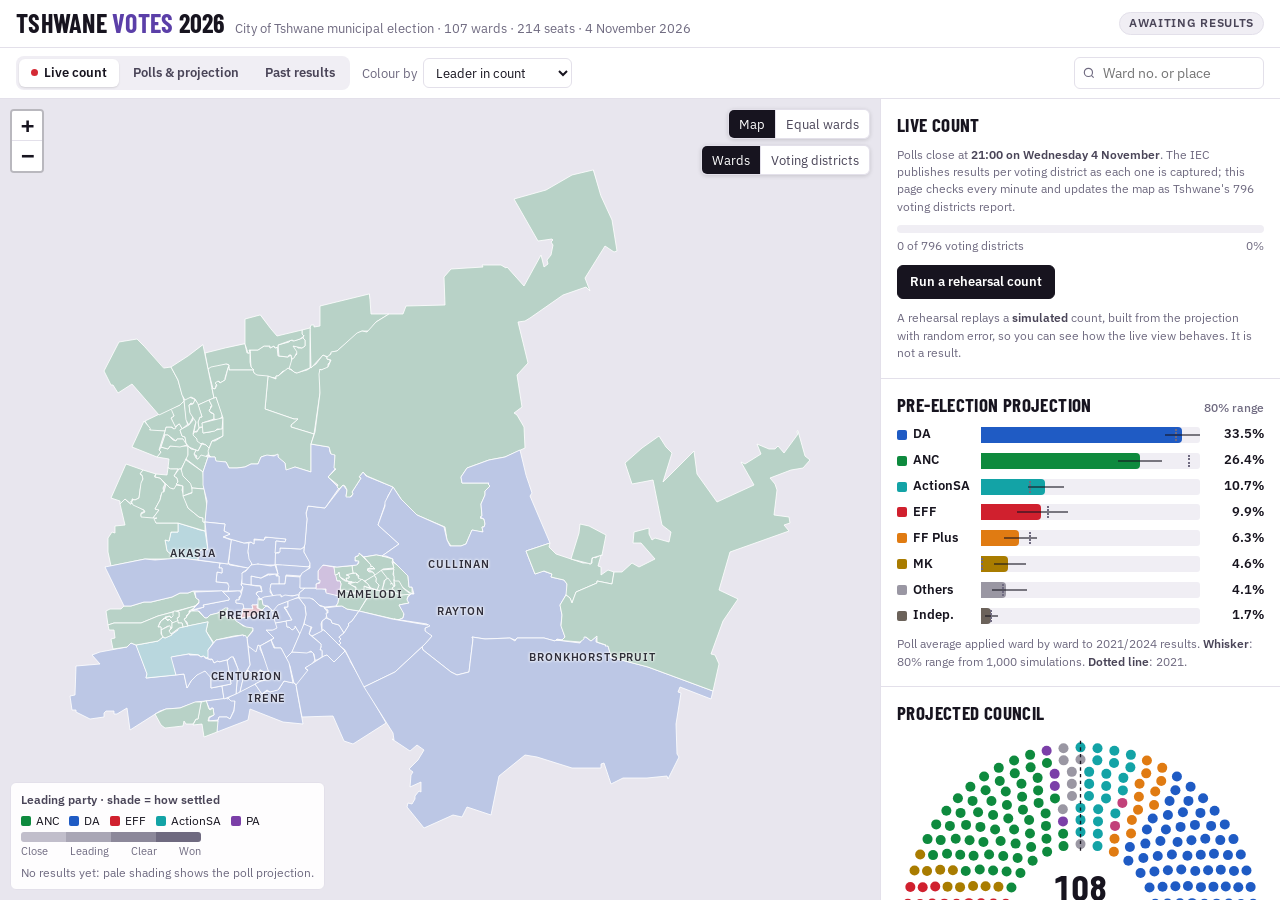
==== docs/index.html @ 3f5b0024 "Tshwane election map: site, projection model, nowcast, VD layer, rehearsal mode - docs/: Leaflet war" ====
<!doctype html>
<html lang="en">
<head>
<meta charset="utf-8">
<meta name="viewport" content="width=device-width, initial-scale=1, viewport-fit=cover">
<title>Tshwane Votes 2026</title>
<meta name="description" content="Ward-by-ward map of the City of Tshwane 2026 municipal election: past results, poll projections and the live IEC count.">
<link rel="preconnect" href="https://fonts.googleapis.com">
<link rel="preconnect" href="https://fonts.gstatic.com" crossorigin>
<link rel="stylesheet" href="https://fonts.googleapis.com/css2?family=Barlow+Condensed:wght@600;700&family=IBM+Plex+Sans:wght@400;500;600&display=swap">
<link rel="stylesheet" href="vendor/leaflet/leaflet.css">
<link rel="stylesheet" href="assets/style.css">
</head>
<body>
<!--APP-START-->
<div class="app" id="app">
  <header class="top">
    <div class="brand">
      <h1>Tshwane <b>Votes</b> 2026</h1>
      <span class="sub">City of Tshwane municipal election · 107 wards · 214 seats · 4 November 2026</span>
    </div>
    <div class="status" id="status" aria-live="polite"></div>
  </header>
  <nav class="bar2" aria-label="View controls">
    <div class="tabs" role="group" aria-label="Mode">
      <button id="tab-live" data-mode="live" aria-pressed="false"><span class="dot"></span>Live count</button>
      <button id="tab-projection" data-mode="projection" aria-pressed="false">Polls &amp; projection</button>
      <button id="tab-results" data-mode="results" aria-pressed="false">Past results</button>
    </div>
    <label class="ctrl" id="pastctrl" hidden><span class="lab">Election</span>
      <select id="past"></select>
    </label>
    <label class="ctrl"><span class="lab">Colour by</span>
      <select id="colorby"></select>
    </label>
    <label class="ctrl" id="partyctrl" hidden><span class="lab">Party</span>
      <select id="party"></select>
    </label>
    <span class="spacer"></span>
    <div class="search">
      <svg viewBox="0 0 24 24" aria-hidden="true"><circle cx="11" cy="11" r="7"></circle><path d="m20 20-4-4"></path></svg>
      <label for="q" class="sr">Find a ward or place</label>
      <input id="q" type="search" placeholder="Ward no. or place" autocomplete="off" role="combobox" aria-expanded="false" aria-controls="qres">
      <ul id="qres" role="listbox" hidden></ul>
    </div>
  </nav>
  <main class="main">
    <section class="mapwrap" aria-label="Ward map">
      <div id="map"></div>
      <div id="hex" hidden></div>
      <div class="maptools">
        <div class="seg" role="group" aria-label="Map type">
          <button id="v-geo" aria-pressed="true">Map</button>
          <button id="v-hex" aria-pressed="false">Equal wards</button>
        </div>
        <div class="seg" role="group" aria-label="Map detail" id="lvlctrl">
          <button id="l-w" aria-pressed="true">Wards</button>
          <button id="l-vd" aria-pressed="false">Voting districts</button>
        </div>
        <div class="seg" role="group" aria-label="Basemap" id="basectrl">
          <button id="b-on" aria-pressed="true">Streets</button>
          <button id="b-off" aria-pressed="false">Plain</button>
        </div>
      </div>
      <div class="banner" id="banner" hidden></div>
      <div class="legend" id="legend"></div>
      <div class="timeline" id="timeline" hidden>
        <button class="iconbtn" id="tl-play" aria-label="Replay the count">▶</button>
        <input type="range" id="tl" min="0" max="0" value="0" aria-label="Count timeline">
        <div class="lbl"><span id="tl-l"></span><span id="tl-r"></span></div>
      </div>
    </section>
    <aside class="rail" id="rail" aria-label="Results"></aside>
  </main>
</div>
<!--APP-END-->
<script src="vendor/leaflet/leaflet.js"></script>
<script src="assets/app.js"></script>
</body>
</html>
---- docs/vendor/leaflet/leaflet.css ----
/* required styles */

.leaflet-pane,
.leaflet-tile,
.leaflet-marker-icon,
.leaflet-marker-shadow,
.leaflet-tile-container,
.leaflet-pane > svg,
.leaflet-pane > canvas,
.leaflet-zoom-box,
.leaflet-image-layer,
.leaflet-layer {
	position: absolute;
	left: 0;
	top: 0;
	}
.leaflet-container {
	overflow: hidden;
	}
.leaflet-tile,
.leaflet-marker-icon,
.leaflet-marker-shadow {
	-webkit-user-select: none;
	   -moz-user-select: none;
	        user-select: none;
	  -webkit-user-drag: none;
	}
/* Prevents IE11 from highlighting tiles in blue */
.leaflet-tile::selection {
	background: transparent;
}
/* Safari renders non-retina tile on retina better with this, but Chrome is worse */
.leaflet-safari .leaflet-tile {
	image-rendering: -webkit-optimize-contrast;
	}
/* hack that prevents hw layers "stretching" when loading new tiles */
.leaflet-safari .leaflet-tile-container {
	width: 1600px;
	height: 1600px;
	-webkit-transform-origin: 0 0;
	}
.leaflet-marker-icon,
.leaflet-marker-shadow {
	display: block;
	}
/* .leaflet-container svg: reset svg max-width decleration shipped in Joomla! (joomla.org) 3.x */
/* .leaflet-container img: map is broken in FF if you have max-width: 100% on tiles */
.leaflet-container .leaflet-overlay-pane svg {
	max-width: none !important;
	max-height: none !important;
	}
.leaflet-container .leaflet-marker-pane img,
.leaflet-container .leaflet-shadow-pane img,
.leaflet-container .leaflet-tile-pane img,
.leaflet-container img.leaflet-image-layer,
.leaflet-container .leaflet-tile {
	max-width: none !important;
	max-height: none !important;
	width: auto;
	padding: 0;
	}

.leaflet-container img.leaflet-tile {
	/* See: https://bugs.chromium.org/p/chromium/issues/detail?id=600120 */
	mix-blend-mode: plus-lighter;
}

.leaflet-container.leaflet-touch-zoom {
	-ms-touch-action: pan-x pan-y;
	touch-action: pan-x pan-y;
	}
.leaflet-container.leaflet-touch-drag {
	-ms-touch-action: pinch-zoom;
	/* Fallback for FF which doesn't support pinch-zoom */
	touch-action: none;
	touch-action: pinch-zoom;
}
.leaflet-container.leaflet-touch-drag.leaflet-touch-zoom {
	-ms-touch-action: none;
	touch-action: none;
}
.leaflet-container {
	-webkit-tap-highlight-color: transparent;
}
.leaflet-container a {
	-webkit-tap-highlight-color: rgba(51, 181, 229, 0.4);
}
.leaflet-tile {
	filter: inherit;
	visibility: hidden;
	}
.leaflet-tile-loaded {
	visibility: inherit;
	}
.leaflet-zoom-box {
	width: 0;
	height: 0;
	-moz-box-sizing: border-box;
	     box-sizing: border-box;
	z-index: 800;
	}
/* workaround for https://bugzilla.mozilla.org/show_bug.cgi?id=888319 */
.leaflet-overlay-pane svg {
	-moz-user-select: none;
	}

.leaflet-pane         { z-index: 400; }

.leaflet-tile-pane    { z-index: 200; }
.leaflet-overlay-pane { z-index: 400; }
.leaflet-shadow-pane  { z-index: 500; }
.leaflet-marker-pane  { z-index: 600; }
.leaflet-tooltip-pane   { z-index: 650; }
.leaflet-popup-pane   { z-index: 700; }

.leaflet-map-pane canvas { z-index: 100; }
.leaflet-map-pane svg    { z-index: 200; }

.leaflet-vml-shape {
	width: 1px;
	height: 1px;
	}
.lvml {
	behavior: url(#default#VML);
	display: inline-block;
	position: absolute;
	}


/* control positioning */

.leaflet-control {
	position: relative;
	z-index: 800;
	pointer-events: visiblePainted; /* IE 9-10 doesn't have auto */
	pointer-events: auto;
	}
.leaflet-top,
.leaflet-bottom {
	position: absolute;
	z-index: 1000;
	pointer-events: none;
	}
.leaflet-top {
	top: 0;
	}
.leaflet-right {
	right: 0;
	}
.leaflet-bottom {
	bottom: 0;
	}
.leaflet-left {
	left: 0;
	}
.leaflet-control {
	float: left;
	clear: both;
	}
.leaflet-right .leaflet-control {
	float: right;
	}
.leaflet-top .leaflet-control {
	margin-top: 10px;
	}
.leaflet-bottom .leaflet-control {
	margin-bottom: 10px;
	}
.leaflet-left .leaflet-control {
	margin-left: 10px;
	}
.leaflet-right .leaflet-control {
	margin-right: 10px;
	}


/* zoom and fade animations */

.leaflet-fade-anim .leaflet-popup {
	opacity: 0;
	-webkit-transition: opacity 0.2s linear;
	   -moz-transition: opacity 0.2s linear;
	        transition: opacity 0.2s linear;
	}
.leaflet-fade-anim .leaflet-map-pane .leaflet-popup {
	opacity: 1;
	}
.leaflet-zoom-animated {
	-webkit-transform-origin: 0 0;
	    -ms-transform-origin: 0 0;
	        transform-origin: 0 0;
	}
svg.leaflet-zoom-animated {
	will-change: transform;
}

.leaflet-zoom-anim .leaflet-zoom-animated {
	-webkit-transition: -webkit-transform 0.25s cubic-bezier(0,0,0.25,1);
	   -moz-transition:    -moz-transform 0.25s cubic-bezier(0,0,0.25,1);
	        transition:         transform 0.25s cubic-bezier(0,0,0.25,1);
	}
.leaflet-zoom-anim .leaflet-tile,
.leaflet-pan-anim .leaflet-tile {
	-webkit-transition: none;
	   -moz-transition: none;
	        transition: none;
	}

.leaflet-zoom-anim .leaflet-zoom-hide {
	visibility: hidden;
	}


/* cursors */

.leaflet-interactive {
	cursor: pointer;
	}
.leaflet-grab {
	cursor: -webkit-grab;
	cursor:    -moz-grab;
	cursor:         grab;
	}
.leaflet-crosshair,
.leaflet-crosshair .leaflet-interactive {
	cursor: crosshair;
	}
.leaflet-popup-pane,
.leaflet-control {
	cursor: auto;
	}
.leaflet-dragging .leaflet-grab,
.leaflet-dragging .leaflet-grab .leaflet-interactive,
.leaflet-dragging .leaflet-marker-draggable {
	cursor: move;
	cursor: -webkit-grabbing;
	cursor:    -moz-grabbing;
	cursor:         grabbing;
	}

/* marker & overlays interactivity */
.leaflet-marker-icon,
.leaflet-marker-shadow,
.leaflet-image-layer,
.leaflet-pane > svg path,
.leaflet-tile-container {
	pointer-events: none;
	}

.leaflet-marker-icon.leaflet-interactive,
.leaflet-image-layer.leaflet-interactive,
.leaflet-pane > svg path.leaflet-interactive,
svg.leaflet-image-layer.leaflet-interactive path {
	pointer-events: visiblePainted; /* IE 9-10 doesn't have auto */
	pointer-events: auto;
	}

/* visual tweaks */

.leaflet-container {
	background: #ddd;
	outline-offset: 1px;
	}
.leaflet-container a {
	color: #0078A8;
	}
.leaflet-zoom-box {
	border: 2px dotted #38f;
	background: rgba(255,255,255,0.5);
	}


/* general typography */
.leaflet-container {
	font-family: "Helvetica Neue", Arial, Helvetica, sans-serif;
	font-size: 12px;
	font-size: 0.75rem;
	line-height: 1.5;
	}


/* general toolbar styles */

.leaflet-bar {
	box-shadow: 0 1px 5px rgba(0,0,0,0.65);
	border-radius: 4px;
	}
.leaflet-bar a {
	background-color: #fff;
	border-bottom: 1px solid #ccc;
	width: 26px;
	height: 26px;
	line-height: 26px;
	display: block;
	text-align: center;
	text-decoration: none;
	color: black;
	}
.leaflet-bar a,
.leaflet-control-layers-toggle {
	background-position: 50% 50%;
	background-repeat: no-repeat;
	display: block;
	}
.leaflet-bar a:hover,
.leaflet-bar a:focus {
	background-color: #f4f4f4;
	}
.leaflet-bar a:first-child {
	border-top-left-radius: 4px;
	border-top-right-radius: 4px;
	}
.leaflet-bar a:last-child {
	border-bottom-left-radius: 4px;
	border-bottom-right-radius: 4px;
	border-bottom: none;
	}
.leaflet-bar a.leaflet-disabled {
	cursor: default;
	background-color: #f4f4f4;
	color: #bbb;
	}

.leaflet-touch .leaflet-bar a {
	width: 30px;
	height: 30px;
	line-height: 30px;
	}
.leaflet-touch .leaflet-bar a:first-child {
	border-top-left-radius: 2px;
	border-top-right-radius: 2px;
	}
.leaflet-touch .leaflet-bar a:last-child {
	border-bottom-left-radius: 2px;
	border-bottom-right-radius: 2px;
	}

/* zoom control */

.leaflet-control-zoom-in,
.leaflet-control-zoom-out {
	font: bold 18px 'Lucida Console', Monaco, monospace;
	text-indent: 1px;
	}

.leaflet-touch .leaflet-control-zoom-in, .leaflet-touch .leaflet-control-zoom-out  {
	font-size: 22px;
	}


/* layers control */

.leaflet-control-layers {
	box-shadow: 0 1px 5px rgba(0,0,0,0.4);
	background: #fff;
	border-radius: 5px;
	}
.leaflet-control-layers-toggle {
	background-image: url(images/layers.png);
	width: 36px;
	height: 36px;
	}
.leaflet-retina .leaflet-control-layers-toggle {
	background-image: url(images/layers-2x.png);
	background-size: 26px 26px;
	}
.leaflet-touch .leaflet-control-layers-toggle {
	width: 44px;
	height: 44px;
	}
.leaflet-control-layers .leaflet-control-layers-list,
.leaflet-control-layers-expanded .leaflet-control-layers-toggle {
	display: none;
	}
.leaflet-control-layers-expanded .leaflet-control-layers-list {
	display: block;
	position: relative;
	}
.leaflet-control-layers-expanded {
	padding: 6px 10px 6px 6px;
	color: #333;
	background: #fff;
	}
.leaflet-control-layers-scrollbar {
	overflow-y: scroll;
	overflow-x: hidden;
	padding-right: 5px;
	}
.leaflet-control-layers-selector {
	margin-top: 2px;
	position: relative;
	top: 1px;
	}
.leaflet-control-layers label {
	display: block;
	font-size: 13px;
	font-size: 1.08333em;
	}
.leaflet-control-layers-separator {
	height: 0;
	border-top: 1px solid #ddd;
	margin: 5px -10px 5px -6px;
	}

/* Default icon URLs */
.leaflet-default-icon-path { /* used only in path-guessing heuristic, see L.Icon.Default */
	background-image: url(images/marker-icon.png);
	}


/* attribution and scale controls */

.leaflet-container .leaflet-control-attribution {
	background: #fff;
	background: rgba(255, 255, 255, 0.8);
	margin: 0;
	}
.leaflet-control-attribution,
.leaflet-control-scale-line {
	padding: 0 5px;
	color: #333;
	line-height: 1.4;
	}
.leaflet-control-attribution a {
	text-decoration: none;
	}
.leaflet-control-attribution a:hover,
.leaflet-control-attribution a:focus {
	text-decoration: underline;
	}
.leaflet-attribution-flag {
	display: inline !important;
	vertical-align: baseline !important;
	width: 1em;
	height: 0.6669em;
	}
.leaflet-left .leaflet-control-scale {
	margin-left: 5px;
	}
.leaflet-bottom .leaflet-control-scale {
	margin-bottom: 5px;
	}
.leaflet-control-scale-line {
	border: 2px solid #777;
	border-top: none;
	line-height: 1.1;
	padding: 2px 5px 1px;
	white-space: nowrap;
	-moz-box-sizing: border-box;
	     box-sizing: border-box;
	background: rgba(255, 255, 255, 0.8);
	text-shadow: 1px 1px #fff;
	}
.leaflet-control-scale-line:not(:first-child) {
	border-top: 2px solid #777;
	border-bottom: none;
	margin-top: -2px;
	}
.leaflet-control-scale-line:not(:first-child):not(:last-child) {
	border-bottom: 2px solid #777;
	}

.leaflet-touch .leaflet-control-attribution,
.leaflet-touch .leaflet-control-layers,
.leaflet-touch .leaflet-bar {
	box-shadow: none;
	}
.leaflet-touch .leaflet-control-layers,
.leaflet-touch .leaflet-bar {
	border: 2px solid rgba(0,0,0,0.2);
	background-clip: padding-box;
	}


/* popup */

.leaflet-popup {
	position: absolute;
	text-align: center;
	margin-bottom: 20px;
	}
.leaflet-popup-content-wrapper {
	padding: 1px;
	text-align: left;
	border-radius: 12px;
	}
.leaflet-popup-content {
	margin: 13px 24px 13px 20px;
	line-height: 1.3;
	font-size: 13px;
	font-size: 1.08333em;
	min-height: 1px;
	}
.leaflet-popup-content p {
	margin: 17px 0;
	margin: 1.3em 0;
	}
.leaflet-popup-tip-container {
	width: 40px;
	height: 20px;
	position: absolute;
	left: 50%;
	margin-top: -1px;
	margin-left: -20px;
	overflow: hidden;
	pointer-events: none;
	}
.leaflet-popup-tip {
	width: 17px;
	height: 17px;
	padding: 1px;

	margin: -10px auto 0;
	pointer-events: auto;

	-webkit-transform: rotate(45deg);
	   -moz-transform: rotate(45deg);
	    -ms-transform: rotate(45deg);
	        transform: rotate(45deg);
	}
.leaflet-popup-content-wrapper,
.leaflet-popup-tip {
	background: white;
	color: #333;
	box-shadow: 0 3px 14px rgba(0,0,0,0.4);
	}
.leaflet-container a.leaflet-popup-close-button {
	position: absolute;
	top: 0;
	right: 0;
	border: none;
	text-align: center;
	width: 24px;
	height: 24px;
	font: 16px/24px Tahoma, Verdana, sans-serif;
	color: #757575;
	text-decoration: none;
	background: transparent;
	}
.leaflet-container a.leaflet-popup-close-button:hover,
.leaflet-container a.leaflet-popup-close-button:focus {
	color: #585858;
	}
.leaflet-popup-scrolled {
	overflow: auto;
	}

.leaflet-oldie .leaflet-popup-content-wrapper {
	-ms-zoom: 1;
	}
.leaflet-oldie .leaflet-popup-tip {
	width: 24px;
	margin: 0 auto;

	-ms-filter: "progid:DXImageTransform.Microsoft.Matrix(M11=0.70710678, M12=0.70710678, M21=-0.70710678, M22=0.70710678)";
	filter: progid:DXImageTransform.Microsoft.Matrix(M11=0.70710678, M12=0.70710678, M21=-0.70710678, M22=0.70710678);
	}

.leaflet-oldie .leaflet-control-zoom,
.leaflet-oldie .leaflet-control-layers,
.leaflet-oldie .leaflet-popup-content-wrapper,
.leaflet-oldie .leaflet-popup-tip {
	border: 1px solid #999;
	}


/* div icon */

.leaflet-div-icon {
	background: #fff;
	border: 1px solid #666;
	}


/* Tooltip */
/* Base styles for the element that has a tooltip */
.leaflet-tooltip {
	position: absolute;
	padding: 6px;
	background-color: #fff;
	border: 1px solid #fff;
	border-radius: 3px;
	color: #222;
	white-space: nowrap;
	-webkit-user-select: none;
	-moz-user-select: none;
	-ms-user-select: none;
	user-select: none;
	pointer-events: none;
	box-shadow: 0 1px 3px rgba(0,0,0,0.4);
	}
.leaflet-tooltip.leaflet-interactive {
	cursor: pointer;
	pointer-events: auto;
	}
.leaflet-tooltip-top:before,
.leaflet-tooltip-bottom:before,
.leaflet-tooltip-left:before,
.leaflet-tooltip-right:before {
	position: absolute;
	pointer-events: none;
	border: 6px solid transparent;
	background: transparent;
	content: "";
	}

/* Directions */

.leaflet-tooltip-bottom {
	margin-top: 6px;
}
.leaflet-tooltip-top {
	margin-top: -6px;
}
.leaflet-tooltip-bottom:before,
.leaflet-tooltip-top:before {
	left: 50%;
	margin-left: -6px;
	}
.leaflet-tooltip-top:before {
	bottom: 0;
	margin-bottom: -12px;
	border-top-color: #fff;
	}
.leaflet-tooltip-bottom:before {
	top: 0;
	margin-top: -12px;
	margin-left: -6px;
	border-bottom-color: #fff;
	}
.leaflet-tooltip-left {
	margin-left: -6px;
}
.leaflet-tooltip-right {
	margin-left: 6px;
}
.leaflet-tooltip-left:before,
.leaflet-tooltip-right:before {
	top: 50%;
	margin-top: -6px;
	}
.leaflet-tooltip-left:before {
	right: 0;
	margin-right: -12px;
	border-left-color: #fff;
	}
.leaflet-tooltip-right:before {
	left: 0;
	margin-left: -12px;
	border-right-color: #fff;
	}

/* Printing */

@media print {
	/* Prevent printers from removing background-images of controls. */
	.leaflet-control {
		-webkit-print-color-adjust: exact;
		print-color-adjust: exact;
		}
	}
---- docs/assets/style.css ----
/* Layout: results desk. Header bar with mode tabs; map fills the left, a results rail on the right
   (stacks under the map on phones). Neutrals carry a faint jacaranda tint (Pretoria, November). */
:root {
  --bg: #f6f5f8;
  --surface: #ffffff;
  --surface-2: #f0eef4;
  --ink: #17141f;
  --ink-2: #4a4558;
  --ink-3: #6f6a80;
  --line: #e3e0ea;
  --accent: #5b3fa8;
  --accent-soft: #ece6f8;
  --live: #d42a35;
  --good: #0c8a0c;
  --map-bg: #e8e6ee;
  --ward-edge: #ffffff;
  --div-neg: #c8442c;
  --div-mid: #ecebe7;
  --div-pos: #2a6fc9;

  --p-ANC: #0e8a3e; --p-DA: #1f5bc4; --p-EFF: #d0202e; --p-ASA: #13a3a6; --p-FFP: #e07b12;
  --p-PA: #7b3fa8; --p-MK: #a97c00; --p-ACDP: #c2417a; --p-IND: #6b625a; --p-OTH: #9a97a3;

  --f-display: "Barlow Condensed", "Arial Narrow", "Roboto Condensed", sans-serif;
  --f-body: "IBM Plex Sans", system-ui, -apple-system, "Segoe UI", sans-serif;
  --radius: 6px;
  --rail: 400px;
  --head: 58px;
}
@media (prefers-color-scheme: dark) {
  :root:not([data-theme="light"]) {
    --bg: #110f16; --surface: #19161f; --surface-2: #221e2b; --ink: #f1eff6; --ink-2: #c4c0d1;
    --ink-3: #938ea4; --line: #2f2a3b; --accent: #a88cf5; --accent-soft: #2a2240; --live: #ff5a63;
    --good: #3cc23c; --map-bg: #15121b; --ward-edge: #110f16;
    --div-neg: #e0664b; --div-mid: #383835; --div-pos: #4a8ae6;
    --p-ANC: #1fa052; --p-DA: #4a80e0; --p-EFF: #e5484d; --p-ASA: #13a3a6; --p-FFP: #c8741c;
    --p-PA: #9b6bd0; --p-MK: #b48a10; --p-ACDP: #d35c8f; --p-IND: #8f857c; --p-OTH: #7d7a86;
    color-scheme: dark;
  }
}
:root[data-theme="dark"] {
  --bg: #110f16; --surface: #19161f; --surface-2: #221e2b; --ink: #f1eff6; --ink-2: #c4c0d1;
  --ink-3: #938ea4; --line: #2f2a3b; --accent: #a88cf5; --accent-soft: #2a2240; --live: #ff5a63;
  --good: #3cc23c; --map-bg: #15121b; --ward-edge: #110f16;
  --div-neg: #e0664b; --div-mid: #383835; --div-pos: #4a8ae6;
  --p-ANC: #1fa052; --p-DA: #4a80e0; --p-EFF: #e5484d; --p-ASA: #13a3a6; --p-FFP: #c8741c;
  --p-PA: #9b6bd0; --p-MK: #b48a10; --p-ACDP: #d35c8f; --p-IND: #8f857c; --p-OTH: #7d7a86;
  color-scheme: dark;
}

* { box-sizing: border-box; }
[hidden] { display: none !important; }
html, body { height: 100%; }
body {
  margin: 0; background: var(--bg); color: var(--ink);
  font: 14px/1.45 var(--f-body); font-variant-numeric: tabular-nums;
  -webkit-font-smoothing: antialiased;
}
button, input, select { font: inherit; color: inherit; }
button { cursor: pointer; }
:focus-visible { outline: 2px solid var(--accent); outline-offset: 2px; }
a { color: var(--accent); }
.num { font-variant-numeric: tabular-nums; }
.muted { color: var(--ink-3); }
.sr { position: absolute; width: 1px; height: 1px; overflow: hidden; clip: rect(0 0 0 0); white-space: nowrap; }

/* ---------- app frame ---------- */
.app { display: grid; grid-template-rows: auto auto 1fr; height: 100%; }
.top {
  display: flex; align-items: center; gap: 16px; flex-wrap: wrap;
  padding-block: 10px; padding-left: max(16px, env(safe-area-inset-left, 0px));
  padding-right: max(16px, env(safe-area-inset-right, 0px));
  background: var(--surface); border-bottom: 1px solid var(--line);
}
.brand { display: flex; align-items: baseline; gap: 10px; min-width: 0; }
.brand h1 {
  margin: 0; font: 700 26px/1 var(--f-display); letter-spacing: .01em; text-transform: uppercase;
  white-space: nowrap;
}
.brand h1 b { color: var(--accent); font-weight: 700; }
.brand .sub { color: var(--ink-3); font-size: 12.5px; white-space: nowrap; }
.status { display: flex; align-items: center; gap: 10px; margin-left: auto; font-size: 12.5px; color: var(--ink-2); }
.pill {
  display: inline-flex; align-items: center; gap: 6px; padding: 3px 9px; border-radius: 999px;
  font: 600 11.5px/1.3 var(--f-body); letter-spacing: .06em; text-transform: uppercase;
  border: 1px solid var(--line); background: var(--surface-2); color: var(--ink-2); white-space: nowrap;
}
.pill.live { color: var(--live); border-color: color-mix(in srgb, var(--live) 45%, transparent); background: color-mix(in srgb, var(--live) 10%, transparent); }
.pill.live::before { content: ""; width: 7px; height: 7px; border-radius: 50%; background: var(--live); animation: pulse 1.6s infinite; }
.pill.sim { color: var(--accent); border-color: var(--accent); background: var(--accent-soft); }
.pill.final { color: var(--good); border-color: color-mix(in srgb, var(--good) 45%, transparent); }
@keyframes pulse { 0%, 100% { opacity: 1 } 50% { opacity: .25 } }

.bar2 {
  display: flex; align-items: center; gap: 12px; flex-wrap: wrap;
  padding-block: 8px; padding-left: max(16px, env(safe-area-inset-left, 0px));
  padding-right: max(16px, env(safe-area-inset-right, 0px));
  background: var(--surface); border-bottom: 1px solid var(--line);
}
.tabs { display: flex; gap: 2px; background: var(--surface-2); padding: 3px; border-radius: 8px; }
.tabs button {
  border: 0; background: transparent; padding: 6px 12px; border-radius: 6px;
  font: 600 13px/1.2 var(--f-body); color: var(--ink-2); white-space: nowrap;
}
.tabs button[aria-pressed="true"] { background: var(--surface); color: var(--ink); box-shadow: 0 1px 2px rgb(0 0 0 / .12); }
.tabs button .dot { display: inline-block; width: 7px; height: 7px; border-radius: 50%; background: var(--live); margin-right: 6px; vertical-align: 1px; }
.ctrl { display: flex; align-items: center; gap: 6px; font-size: 12.5px; color: var(--ink-3); }
.ctrl select {
  border: 1px solid var(--line); background: var(--surface); border-radius: 6px; padding: 5px 8px; color: var(--ink);
  max-width: 190px;
}
.seg { display: inline-flex; border: 1px solid var(--line); border-radius: 6px; overflow: hidden; }
.seg button { border: 0; background: var(--surface); padding: 5px 10px; font-size: 12.5px; color: var(--ink-2); }
.seg button + button { border-left: 1px solid var(--line); }
.seg button[aria-pressed="true"] { background: var(--ink); color: var(--surface); }
.spacer { flex: 1; }
.search { position: relative; }
.search input {
  width: 190px; border: 1px solid var(--line); background: var(--surface); border-radius: 6px; padding: 5px 8px 5px 28px;
}
.search svg { position: absolute; left: 8px; top: 50%; transform: translateY(-50%); width: 14px; height: 14px; fill: none; stroke: var(--ink-3); stroke-width: 2; }
.search ul {
  position: absolute; z-index: 1200; top: calc(100% + 4px); right: 0; left: 0; margin: 0; padding: 4px; list-style: none;
  background: var(--surface); border: 1px solid var(--line); border-radius: 6px; box-shadow: 0 8px 24px rgb(0 0 0 / .18);
  max-height: 280px; overflow: auto; min-width: 220px;
}
.search li { padding: 6px 8px; border-radius: 4px; cursor: pointer; font-size: 13px; }
.search li:hover, .search li[aria-selected="true"] { background: var(--surface-2); }
.iconbtn { border: 1px solid var(--line); background: var(--surface); border-radius: 6px; padding: 5px 9px; font-size: 12.5px; color: var(--ink-2); }

.main { display: grid; grid-template-columns: minmax(0, 1fr) var(--rail); min-height: 0; }
.mapwrap { position: relative; min-height: 0; background: var(--map-bg); }
#map, #hex { position: absolute; inset: 0; }
#map { background: var(--map-bg); }
#hex { overflow: hidden; display: flex; align-items: center; justify-content: center; }
#hex svg { position: absolute; top: 52px; left: 12px; width: calc(100% - 24px); height: calc(100% - 150px); }
.leaflet-container { font: inherit; background: var(--map-bg); }
.leaflet-control-attribution { font-size: 10px; background: color-mix(in srgb, var(--surface) 80%, transparent) !important; color: var(--ink-3); }
.leaflet-control-attribution a { color: var(--ink-2); }
.leaflet-bar a { background: var(--surface); color: var(--ink); border-color: var(--line); }
.leaflet-tooltip.tt {
  background: var(--surface); color: var(--ink); border: 1px solid var(--line); border-radius: 6px;
  box-shadow: 0 6px 18px rgb(0 0 0 / .18); padding: 8px 10px; font-size: 12.5px; line-height: 1.35;
}
.leaflet-tooltip.tt::before { display: none; }
.ward-lbl {
  font: 600 11px/1 var(--f-body); color: #fff; text-shadow: 0 0 2px rgb(0 0 0 / .8), 0 0 1px rgb(0 0 0 / .9);
  pointer-events: none; text-align: center; white-space: nowrap;
}
.place-lbl {
  font: 600 10.5px/1 var(--f-body); letter-spacing: .08em; text-transform: uppercase; color: var(--ink);
  text-shadow: 0 0 3px var(--surface), 0 0 3px var(--surface), 0 0 2px var(--surface);
  pointer-events: none; white-space: nowrap; opacity: .85;
}
.hextt {
  position: absolute; z-index: 900; pointer-events: none; background: var(--surface); color: var(--ink);
  border: 1px solid var(--line); border-radius: 6px; box-shadow: 0 6px 18px rgb(0 0 0 / .18);
  padding: 8px 10px; font-size: 12.5px; line-height: 1.35; max-width: 260px;
}
.tt h4 { margin: 0 0 4px; font: 700 15px/1.1 var(--f-display); text-transform: uppercase; letter-spacing: .02em; }
.tt .row, .hextt .row { display: flex; align-items: center; gap: 6px; }
.tt .row b, .hextt .row b { margin-left: auto; padding-left: 10px; }

.legend {
  position: absolute; z-index: 800; left: max(10px, env(safe-area-inset-left, 0px)); bottom: 10px;
  background: color-mix(in srgb, var(--surface) 92%, transparent); border: 1px solid var(--line); border-radius: var(--radius);
  padding: 8px 10px; font-size: 12px; max-width: min(360px, calc(100% - 20px)); backdrop-filter: blur(4px);
}
.legend .t { font-weight: 600; margin-bottom: 4px; color: var(--ink-2); }
.legend .items { display: flex; flex-wrap: wrap; gap: 4px 10px; }
.legend .ramp { display: flex; height: 10px; border-radius: 3px; overflow: hidden; margin: 2px 0; width: 220px; max-width: 100%; }
.legend .ramp span { flex: 1; }
.legend .ends { display: flex; justify-content: space-between; color: var(--ink-3); font-size: 11px; width: 220px; max-width: 100%; }
.sw { display: inline-block; width: 10px; height: 10px; border-radius: 2px; flex: none; }
.maptools { position: absolute; z-index: 800; right: 10px; top: 10px; display: flex; flex-direction: column; gap: 6px; align-items: flex-end; }
.maptools .seg { box-shadow: 0 1px 4px rgb(0 0 0 / .15); }

.timeline {
  position: absolute; z-index: 800; right: 10px; bottom: 10px; left: auto; width: min(420px, calc(100% - 20px));
  background: color-mix(in srgb, var(--surface) 92%, transparent); border: 1px solid var(--line); border-radius: var(--radius);
  padding: 8px 10px; display: grid; grid-template-columns: auto 1fr; gap: 4px 10px; align-items: center; font-size: 12px;
  backdrop-filter: blur(4px);
}
.timeline input[type=range] { width: 100%; accent-color: var(--accent); }
.timeline .lbl { grid-column: 1 / -1; color: var(--ink-3); display: flex; justify-content: space-between; gap: 8px; }

.banner {
  position: absolute; z-index: 850; top: 10px; left: 50%; transform: translateX(-50%);
  background: var(--accent); color: #fff; font: 600 12px/1.3 var(--f-body); letter-spacing: .05em; text-transform: uppercase;
  padding: 6px 12px; border-radius: 999px; box-shadow: 0 4px 14px rgb(0 0 0 / .25); white-space: nowrap;
  display: flex; gap: 10px; align-items: center;
}
.banner button { background: rgb(255 255 255 / .2); border: 0; color: #fff; border-radius: 999px; padding: 2px 8px; font: inherit; }

/* ---------- rail ---------- */
.rail { overflow-y: auto; border-left: 1px solid var(--line); background: var(--surface); min-height: 0; }
.sec { padding: 16px; border-bottom: 1px solid var(--line); display: grid; gap: 10px; }
.sec h2 {
  margin: 0; font: 700 19px/1.1 var(--f-display); text-transform: uppercase; letter-spacing: .02em;
  display: flex; align-items: baseline; gap: 8px; text-wrap: balance;
}
.sec h2 .aside { margin-left: auto; font: 500 12px/1.2 var(--f-body); color: var(--ink-3); text-transform: none; letter-spacing: 0; }
.sec h3 { margin: 4px 0 0; font: 600 11.5px/1.2 var(--f-body); letter-spacing: .08em; text-transform: uppercase; color: var(--ink-3); }
.eyebrow { font: 600 11px/1.2 var(--f-body); letter-spacing: .09em; text-transform: uppercase; color: var(--ink-3); }
.note { font-size: 12px; color: var(--ink-3); margin: 0; }
.note b { color: var(--ink-2); font-weight: 600; }

.progress { display: grid; gap: 4px; }
.progress .track { height: 8px; border-radius: 4px; background: var(--surface-2); overflow: hidden; }
.progress .fill { height: 100%; background: var(--ink); border-radius: 4px; transition: width .6s ease; }
.progress .meta { display: flex; justify-content: space-between; font-size: 12px; color: var(--ink-3); }
.big { font: 700 34px/1 var(--f-display); letter-spacing: .01em; }

.bars { display: grid; gap: 7px; }
.brow { display: grid; grid-template-columns: 76px minmax(0, 1fr) 56px; align-items: center; gap: 8px; font-size: 13px; }
.brow .nm { display: flex; align-items: center; gap: 6px; font-weight: 600; white-space: nowrap; overflow: hidden; }
.brow .val { text-align: right; font-weight: 600; }
.brow .val small { display: block; font-weight: 400; color: var(--ink-3); font-size: 11px; }
.btrack { position: relative; height: 16px; background: var(--surface-2); border-radius: 3px; }
.bfill { position: absolute; left: 0; top: 0; bottom: 0; border-radius: 0 4px 4px 0; transition: width .5s ease; }
.bghost { position: absolute; top: -3px; bottom: -3px; width: 2px; background: var(--ink); border-radius: 1px; }
.bci { position: absolute; top: 7px; height: 2px; background: var(--ink); opacity: .55; }
.bprev { position: absolute; top: 2px; bottom: 2px; width: 0; border-left: 2px dotted var(--ink-3); }

.hemi { width: 100%; display: block; }
.seatlist { display: flex; flex-wrap: wrap; gap: 4px 6px; }
.chip {
  display: inline-flex; align-items: center; gap: 6px; padding: 4px 8px; border-radius: 999px; border: 1px solid var(--line);
  background: var(--surface); font-size: 12.5px; font-weight: 600;
}
.chip[aria-pressed="true"] { border-color: var(--ink); background: var(--surface-2); box-shadow: inset 0 0 0 1px var(--ink); }
.chip small { font-weight: 500; color: var(--ink-3); }
.coal {
  display: flex; align-items: center; gap: 10px; padding: 10px; border-radius: var(--radius); background: var(--surface-2); font-size: 13px;
}
.coal .big { font-size: 28px; }
.coal .ok { color: var(--good); font-weight: 600; }
.presets { display: flex; flex-wrap: wrap; gap: 6px; }
.presets button { border: 1px dashed var(--line); background: transparent; border-radius: 999px; padding: 3px 9px; font-size: 12px; color: var(--ink-2); }

.wardstrip { display: flex; height: 22px; border-radius: 4px; overflow: hidden; gap: 1px; background: var(--line); }
.wardstrip span { display: block; min-width: 0; }
.wardstrip-l { display: flex; flex-wrap: wrap; gap: 4px 12px; font-size: 12px; color: var(--ink-2); }

.wardhead { display: flex; align-items: flex-start; gap: 12px; }
.wardhead .wn { font: 700 44px/0.9 var(--f-display); }
.wardhead .meta { font-size: 12.5px; color: var(--ink-3); display: grid; gap: 2px; }
.wardhead .x { margin-left: auto; }
.callbox { display: flex; align-items: center; gap: 10px; padding: 10px 12px; border-radius: var(--radius); background: var(--surface-2); }
.callbox .sw { width: 14px; height: 36px; border-radius: 3px; }
.callbox .what { font: 700 20px/1.05 var(--f-display); text-transform: uppercase; }
.callbox .why { font-size: 12px; color: var(--ink-3); }
.kv { display: grid; grid-template-columns: repeat(3, minmax(0, 1fr)); gap: 8px; }
.kv div { background: var(--surface-2); border-radius: var(--radius); padding: 8px; }
.kv b { display: block; font: 700 20px/1.1 var(--f-display); }
.kv span { font-size: 11px; color: var(--ink-3); text-transform: uppercase; letter-spacing: .06em; }
.slope { width: 100%; display: block; overflow: visible; }
.tbl-wrap { overflow-x: auto; }
table.t { width: 100%; border-collapse: collapse; font-size: 12.5px; }
table.t th { text-align: left; font-weight: 600; color: var(--ink-3); font-size: 11px; text-transform: uppercase; letter-spacing: .06em; padding: 4px 6px; border-bottom: 1px solid var(--line); }
table.t td { padding: 5px 6px; border-bottom: 1px solid var(--line); }
table.t td.r, table.t th.r { text-align: right; }
table.t tr.click { cursor: pointer; }
table.t tr.click:hover td { background: var(--surface-2); }

.sliders { display: grid; gap: 8px; }
.sl { display: grid; grid-template-columns: 64px minmax(0, 1fr) 44px; align-items: center; gap: 8px; font-size: 13px; }
.sl label { display: flex; align-items: center; gap: 6px; font-weight: 600; }
.sl input { width: 100%; }
.sl input[type=range] { -webkit-appearance: none; appearance: none; height: 18px; background: transparent; }
.sl input[type=range]::-webkit-slider-runnable-track { height: 4px; border-radius: 2px; background: linear-gradient(to right, var(--c) var(--v), var(--line) var(--v)); }
.sl input[type=range]::-moz-range-track { height: 4px; border-radius: 2px; background: var(--line); }
.sl input[type=range]::-moz-range-progress { height: 4px; border-radius: 2px; background: var(--c); }
.sl input[type=range]::-webkit-slider-thumb { -webkit-appearance: none; width: 16px; height: 16px; margin-top: -6px; border-radius: 50%; background: var(--c); border: 2px solid var(--surface); box-shadow: 0 0 0 1px var(--c); }
.sl input[type=range]::-moz-range-thumb { width: 14px; height: 14px; border-radius: 50%; background: var(--c); border: 2px solid var(--surface); }
.sl output { text-align: right; font-weight: 600; }
.polls { display: grid; gap: 4px; }
.poll { display: grid; grid-template-columns: minmax(0, 1fr) auto; gap: 2px 8px; padding: 6px 0; border-bottom: 1px solid var(--line); font-size: 12.5px; }
.poll .who { font-weight: 600; }
.poll .when { color: var(--ink-3); font-size: 11.5px; }
.poll .mini { grid-column: 1 / -1; display: flex; height: 8px; border-radius: 2px; overflow: hidden; gap: 1px; }
.poll .w { color: var(--ink-3); font-size: 11.5px; text-align: right; }
.pollchart { width: 100%; display: block; }

.feed { display: grid; gap: 6px; max-height: 260px; overflow: auto; }
.feed .it { display: flex; gap: 8px; font-size: 12.5px; align-items: baseline; }
.feed .it time { color: var(--ink-3); font-size: 11.5px; flex: none; width: 44px; }
.btn {
  border: 1px solid var(--ink); background: var(--ink); color: var(--surface); border-radius: 6px; padding: 7px 12px;
  font-weight: 600; font-size: 13px;
}
.btn.ghost { background: transparent; color: var(--ink); }
.btnrow { display: flex; gap: 8px; flex-wrap: wrap; }
.foot { padding: 16px; font-size: 11.5px; color: var(--ink-3); display: grid; gap: 6px; }
.foot a { color: var(--ink-2); }
details summary { cursor: pointer; font-weight: 600; color: var(--ink-2); font-size: 12.5px; }
details p, details li { font-size: 12px; color: var(--ink-2); }
details ul { padding-left: 18px; margin: 6px 0; }

.flash path.ward, .flash { animation: flash 1.2s ease 2; }
@keyframes flash { 50% { filter: brightness(1.5) saturate(1.3); } }

@media (max-width: 860px) {
  :root { --rail: 100%; }
  .app { height: auto; min-height: 100%; }
  .main { grid-template-columns: 1fr; }
  .mapwrap { height: 62vh; min-height: 360px; }
  .rail { border-left: 0; overflow: visible; }
  .brand .sub { display: none; }
  .search input { width: 150px; }
  .legend { max-width: calc(100% - 20px); }
  .timeline { left: 10px; right: 10px; width: auto; bottom: auto; top: 10px; }
}
@media (max-width: 520px) {
  .brand h1 { font-size: 22px; }
  .legend { font-size: 11px; padding: 6px 8px; bottom: 6px; left: 6px; }
  .legend .ramp, .legend .ends { width: 150px; }
  .maptools { right: 6px; top: 6px; }
  .status .when { display: none; }
  .tabs button { padding: 6px 9px; font-size: 12.5px; }
  .ctrl .lab { display: none; }
}
@media (prefers-reduced-motion: reduce) {
  *, *::before, *::after { animation: none !important; transition: none !important; }
}
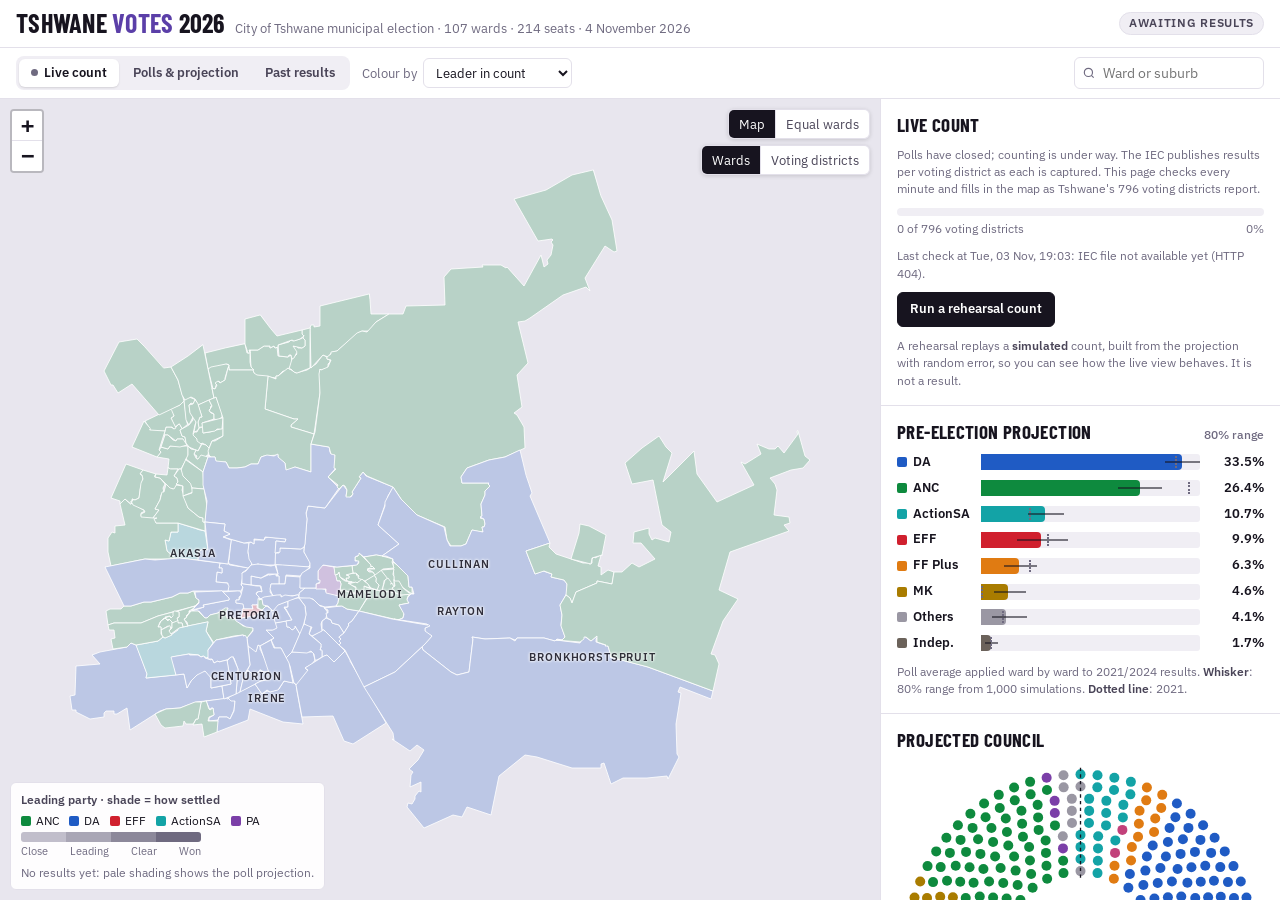
==== commit 963efc82: "Polish pass: default to live count, keyboard access, contrast, smoother sliders - Open on Live count" ====
--- a/docs/index.html
+++ b/docs/index.html
@@ -39,8 +39,8 @@
     <span class="spacer"></span>
     <div class="search">
       <svg viewBox="0 0 24 24" aria-hidden="true"><circle cx="11" cy="11" r="7"></circle><path d="m20 20-4-4"></path></svg>
-      <label for="q" class="sr">Find a ward or place</label>
-      <input id="q" type="search" placeholder="Ward no. or place" autocomplete="off" role="combobox" aria-expanded="false" aria-controls="qres">
+      <label for="q" class="sr">Find a ward by number or suburb</label>
+      <input id="q" type="search" placeholder="Ward or suburb" autocomplete="off" role="combobox" aria-expanded="false" aria-controls="qres">
       <ul id="qres" role="listbox" hidden></ul>
     </div>
   </nav>
--- a/docs/assets/style.css
+++ b/docs/assets/style.css
@@ -10,8 +10,9 @@
   --line: #e3e0ea;
   --accent: #5b3fa8;
   --accent-soft: #ece6f8;
-  --live: #d42a35;
-  --good: #0c8a0c;
+  --live: #c0222e;
+  --good: #087508;
+  --on-accent: #ffffff;
   --map-bg: #e8e6ee;
   --ward-edge: #ffffff;
   --div-neg: #c8442c;
@@ -31,7 +32,7 @@
   :root:not([data-theme="light"]) {
     --bg: #110f16; --surface: #19161f; --surface-2: #221e2b; --ink: #f1eff6; --ink-2: #c4c0d1;
     --ink-3: #938ea4; --line: #2f2a3b; --accent: #a88cf5; --accent-soft: #2a2240; --live: #ff5a63;
-    --good: #3cc23c; --map-bg: #15121b; --ward-edge: #110f16;
+    --good: #3cc23c; --map-bg: #15121b; --ward-edge: #110f16; --on-accent: #110f16;
     --div-neg: #e0664b; --div-mid: #383835; --div-pos: #4a8ae6;
     --p-ANC: #1fa052; --p-DA: #4a80e0; --p-EFF: #e5484d; --p-ASA: #13a3a6; --p-FFP: #c8741c;
     --p-PA: #9b6bd0; --p-MK: #b48a10; --p-ACDP: #d35c8f; --p-IND: #8f857c; --p-OTH: #7d7a86;
@@ -41,7 +42,7 @@
 :root[data-theme="dark"] {
   --bg: #110f16; --surface: #19161f; --surface-2: #221e2b; --ink: #f1eff6; --ink-2: #c4c0d1;
   --ink-3: #938ea4; --line: #2f2a3b; --accent: #a88cf5; --accent-soft: #2a2240; --live: #ff5a63;
-  --good: #3cc23c; --map-bg: #15121b; --ward-edge: #110f16;
+  --good: #3cc23c; --map-bg: #15121b; --ward-edge: #110f16; --on-accent: #110f16;
   --div-neg: #e0664b; --div-mid: #383835; --div-pos: #4a8ae6;
   --p-ANC: #1fa052; --p-DA: #4a80e0; --p-EFF: #e5484d; --p-ASA: #13a3a6; --p-FFP: #c8741c;
   --p-PA: #9b6bd0; --p-MK: #b48a10; --p-ACDP: #d35c8f; --p-IND: #8f857c; --p-OTH: #7d7a86;
@@ -103,7 +104,8 @@
   font: 600 13px/1.2 var(--f-body); color: var(--ink-2); white-space: nowrap;
 }
 .tabs button[aria-pressed="true"] { background: var(--surface); color: var(--ink); box-shadow: 0 1px 2px rgb(0 0 0 / .12); }
-.tabs button .dot { display: inline-block; width: 7px; height: 7px; border-radius: 50%; background: var(--live); margin-right: 6px; vertical-align: 1px; }
+.tabs button .dot { display: inline-block; width: 7px; height: 7px; border-radius: 50%; background: var(--ink-3); margin-right: 6px; vertical-align: 1px; }
+.tabs button .dot.on { background: var(--live); animation: pulse 1.6s infinite; }
 .ctrl { display: flex; align-items: center; gap: 6px; font-size: 12.5px; color: var(--ink-3); }
 .ctrl select {
   border: 1px solid var(--line); background: var(--surface); border-radius: 6px; padding: 5px 8px; color: var(--ink);
@@ -147,6 +149,7 @@
   font: 600 11px/1 var(--f-body); color: #fff; text-shadow: 0 0 2px rgb(0 0 0 / .8), 0 0 1px rgb(0 0 0 / .9);
   pointer-events: none; text-align: center; white-space: nowrap;
 }
+.ward-lbl.dark { color: #17141f; text-shadow: 0 0 2px rgb(255 255 255 / .9), 0 0 1px rgb(255 255 255 / .9); }
 .place-lbl {
   font: 600 10.5px/1 var(--f-body); letter-spacing: .08em; text-transform: uppercase; color: var(--ink);
   text-shadow: 0 0 3px var(--surface), 0 0 3px var(--surface), 0 0 2px var(--surface);
@@ -186,11 +189,11 @@
 
 .banner {
   position: absolute; z-index: 850; top: 10px; left: 50%; transform: translateX(-50%);
-  background: var(--accent); color: #fff; font: 600 12px/1.3 var(--f-body); letter-spacing: .05em; text-transform: uppercase;
+  background: var(--accent); color: var(--on-accent); font: 600 12px/1.3 var(--f-body); letter-spacing: .05em; text-transform: uppercase;
   padding: 6px 12px; border-radius: 999px; box-shadow: 0 4px 14px rgb(0 0 0 / .25); white-space: nowrap;
   display: flex; gap: 10px; align-items: center;
 }
-.banner button { background: rgb(255 255 255 / .2); border: 0; color: #fff; border-radius: 999px; padding: 2px 8px; font: inherit; }
+.banner button { background: color-mix(in srgb, var(--on-accent) 18%, transparent); border: 0; color: var(--on-accent); border-radius: 999px; padding: 2px 8px; font: inherit; }
 
 /* ---------- rail ---------- */
 .rail { overflow-y: auto; border-left: 1px solid var(--line); background: var(--surface); min-height: 0; }
@@ -243,7 +246,7 @@
 .wardstrip-l { display: flex; flex-wrap: wrap; gap: 4px 12px; font-size: 12px; color: var(--ink-2); }
 
 .wardhead { display: flex; align-items: flex-start; gap: 12px; }
-.wardhead .wn { font: 700 44px/0.9 var(--f-display); }
+.wardhead .wn { margin: 0; font: 700 44px/0.9 var(--f-display); }
 .wardhead .meta { font-size: 12.5px; color: var(--ink-3); display: grid; gap: 2px; }
 .wardhead .x { margin-left: auto; }
 .callbox { display: flex; align-items: center; gap: 10px; padding: 10px 12px; border-radius: var(--radius); background: var(--surface-2); }
@@ -262,6 +265,10 @@
 table.t td.r, table.t th.r { text-align: right; }
 table.t tr.click { cursor: pointer; }
 table.t tr.click:hover td { background: var(--surface-2); }
+.linkbtn { border: 0; background: none; padding: 0; font: inherit; font-weight: 600; color: var(--ink); text-decoration: underline; text-decoration-color: var(--line); text-underline-offset: 3px; }
+.linkbtn:hover { text-decoration-color: var(--ink); }
+#wardtable .tbl-wrap { max-height: 420px; overflow: auto; }
+#wardtable thead th { position: sticky; top: 0; background: var(--surface); }
 
 .sliders { display: grid; gap: 8px; }
 .sl { display: grid; grid-template-columns: 64px minmax(0, 1fr) 44px; align-items: center; gap: 8px; font-size: 13px; }
@@ -313,8 +320,9 @@
 }
 @media (max-width: 520px) {
   .brand h1 { font-size: 22px; }
+  .maptools .seg button { padding: 4px 8px; font-size: 12px; }
   .legend { font-size: 11px; padding: 6px 8px; bottom: 6px; left: 6px; }
-  .legend .ramp, .legend .ends { width: 150px; }
+  .legend .extra { display: none; }
   .maptools { right: 6px; top: 6px; }
   .status .when { display: none; }
   .tabs button { padding: 6px 9px; font-size: 12.5px; }
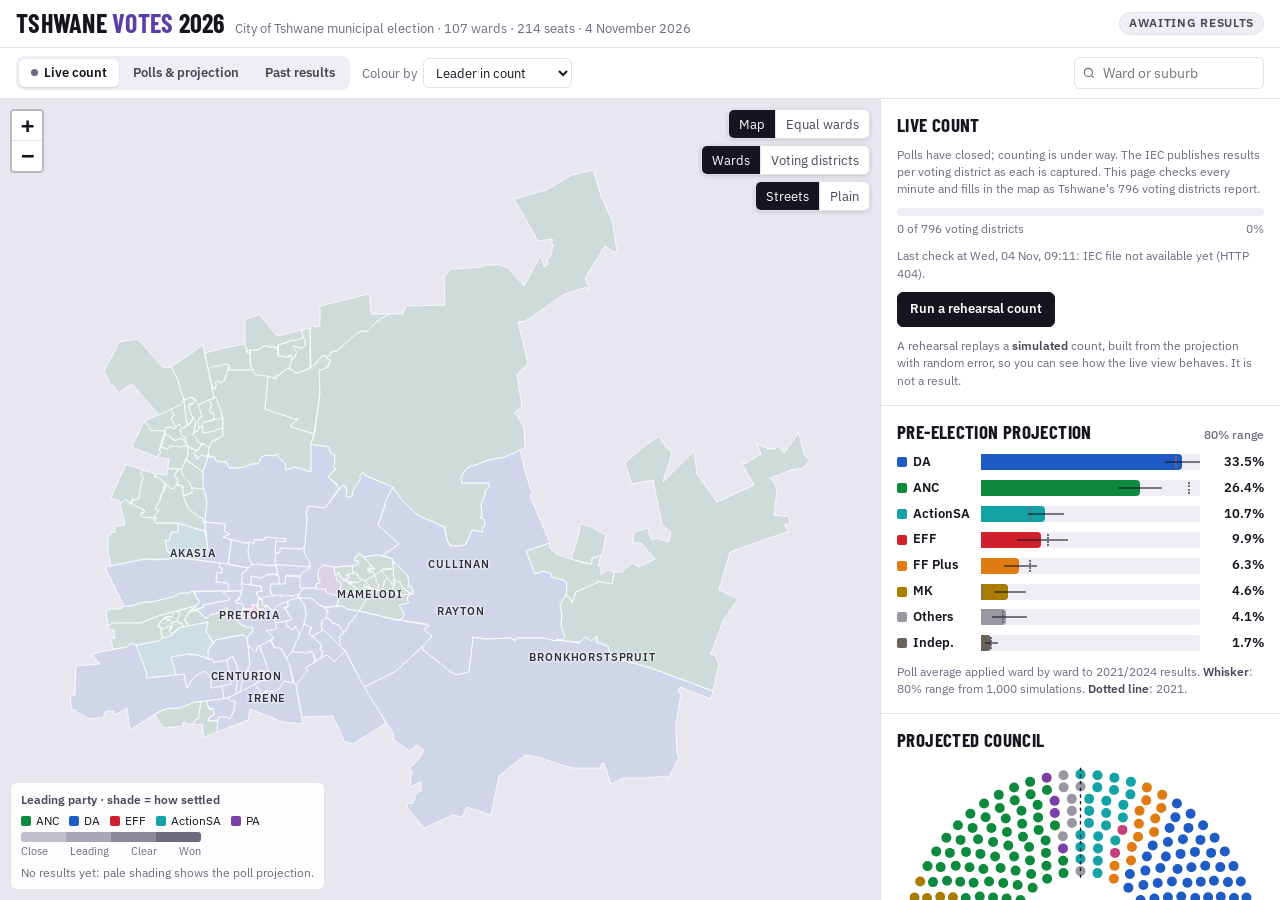
==== commit 2f930395: "Street map: OpenFreeMap vector tiles via MapLibre (CARTO now needs an API key) - Vendored maplibre-g" ====
--- a/docs/index.html
+++ b/docs/index.html
@@ -9,6 +9,7 @@
 <link rel="preconnect" href="https://fonts.gstatic.com" crossorigin>
 <link rel="stylesheet" href="https://fonts.googleapis.com/css2?family=Barlow+Condensed:wght@600;700&family=IBM+Plex+Sans:wght@400;500;600&display=swap">
 <link rel="stylesheet" href="vendor/leaflet/leaflet.css">
+<link rel="stylesheet" href="vendor/maplibre/maplibre-gl.css">
 <link rel="stylesheet" href="assets/style.css">
 </head>
 <body>
@@ -75,6 +76,8 @@
 </div>
 <!--APP-END-->
 <script src="vendor/leaflet/leaflet.js"></script>
+<script src="vendor/maplibre/maplibre-gl.js"></script>
+<script src="vendor/maplibre/leaflet-maplibre-gl.js"></script>
 <script src="assets/app.js"></script>
 </body>
 </html>
--- a/docs/vendor/maplibre/maplibre-gl.css
+++ b/docs/vendor/maplibre/maplibre-gl.css
@@ -0,0 +1 @@
+.maplibregl-map{font:12px/20px Helvetica Neue,Arial,Helvetica,sans-serif;overflow:hidden;position:relative;-webkit-tap-highlight-color:rgb(0 0 0/0)}.maplibregl-canvas{left:0;position:absolute;top:0}.maplibregl-map:fullscreen{height:100%;width:100%}.maplibregl-ctrl-group button.maplibregl-ctrl-compass{touch-action:none}.maplibregl-canvas-container.maplibregl-interactive,.maplibregl-ctrl-group button.maplibregl-ctrl-compass{cursor:grab;-webkit-user-select:none;-moz-user-select:none;user-select:none}.maplibregl-canvas-container.maplibregl-interactive.maplibregl-track-pointer{cursor:pointer}.maplibregl-canvas-container.maplibregl-interactive:active,.maplibregl-ctrl-group button.maplibregl-ctrl-compass:active{cursor:grabbing}.maplibregl-canvas-container.maplibregl-touch-zoom-rotate,.maplibregl-canvas-container.maplibregl-touch-zoom-rotate .maplibregl-canvas{touch-action:pan-x pan-y}.maplibregl-canvas-container.maplibregl-touch-drag-pan,.maplibregl-canvas-container.maplibregl-touch-drag-pan .maplibregl-canvas{touch-action:pinch-zoom}.maplibregl-canvas-container.maplibregl-touch-zoom-rotate.maplibregl-touch-drag-pan,.maplibregl-canvas-container.maplibregl-touch-zoom-rotate.maplibregl-touch-drag-pan .maplibregl-canvas{touch-action:none}.maplibregl-canvas-container.maplibregl-touch-drag-pan.maplibregl-cooperative-gestures,.maplibregl-canvas-container.maplibregl-touch-drag-pan.maplibregl-cooperative-gestures .maplibregl-canvas{touch-action:pan-x pan-y}.maplibregl-ctrl-bottom-left,.maplibregl-ctrl-bottom-right,.maplibregl-ctrl-top-left,.maplibregl-ctrl-top-right{pointer-events:none;position:absolute;z-index:2}.maplibregl-ctrl-top-left{left:0;top:0}.maplibregl-ctrl-top-right{right:0;top:0}.maplibregl-ctrl-bottom-left{bottom:0;left:0}.maplibregl-ctrl-bottom-right{bottom:0;right:0}.maplibregl-ctrl{clear:both;pointer-events:auto;transform:translate(0)}.maplibregl-ctrl-top-left .maplibregl-ctrl{float:left;margin:10px 0 0 10px}.maplibregl-ctrl-top-right .maplibregl-ctrl{float:right;margin:10px 10px 0 0}.maplibregl-ctrl-bottom-left .maplibregl-ctrl{float:left;margin:0 0 10px 10px}.maplibregl-ctrl-bottom-right .maplibregl-ctrl{float:right;margin:0 10px 10px 0}.maplibregl-ctrl-group{background:#fff;border-radius:4px}.maplibregl-ctrl-group:not(:empty){box-shadow:0 0 0 2px rgba(0,0,0,.1)}@media (forced-colors:active){.maplibregl-ctrl-group:not(:empty){box-shadow:0 0 0 2px ButtonText}}.maplibregl-ctrl-group button{background-color:transparent;border:0;box-sizing:border-box;cursor:pointer;display:block;height:29px;outline:none;padding:0;width:29px}.maplibregl-ctrl-group button+button{border-top:1px solid #ddd}.maplibregl-ctrl button .maplibregl-ctrl-icon{background-position:50%;background-repeat:no-repeat;display:block;height:100%;width:100%}@media (forced-colors:active){.maplibregl-ctrl-icon{background-color:transparent}.maplibregl-ctrl-group button+button{border-top:1px solid ButtonText}}.maplibregl-ctrl button::-moz-focus-inner{border:0;padding:0}.maplibregl-ctrl-attrib-button:focus,.maplibregl-ctrl-group button:focus{box-shadow:0 0 2px 2px #0096ff}.maplibregl-ctrl button:disabled{cursor:not-allowed}.maplibregl-ctrl button:disabled .maplibregl-ctrl-icon{opacity:.25}.maplibregl-ctrl button:not(:disabled):hover{background-color:rgb(0 0 0/5%)}.maplibregl-ctrl-group button:focus:focus-visible{box-shadow:0 0 2px 2px #0096ff}.maplibregl-ctrl-group button:focus:not(:focus-visible){box-shadow:none}.maplibregl-ctrl-group button:focus:first-child{border-radius:4px 4px 0 0}.maplibregl-ctrl-group button:focus:last-child{border-radius:0 0 4px 4px}.maplibregl-ctrl-group button:focus:only-child{border-radius:inherit}.maplibregl-ctrl button.maplibregl-ctrl-zoom-out .maplibregl-ctrl-icon{background-image:url("data:image/svg+xml;charset=utf-8,%3Csvg xmlns='http://www.w3.org/2000/svg' width='29' height='29' fill='%23333' viewBox='0 0 29 29'%3E%3Cpath d='M10 13c-.75 0-1.5.75-1.5 1.5S9.25 16 10 16h9c.75 0 1.5-.75 1.5-1.5S19.75 13 19 13z'/%3E%3C/svg%3E")}.maplibregl-ctrl button.maplibregl-ctrl-zoom-in .maplibregl-ctrl-icon{background-image:url("data:image/svg+xml;charset=utf-8,%3Csvg xmlns='http://www.w3.org/2000/svg' width='29' height='29' fill='%23333' viewBox='0 0 29 29'%3E%3Cpath d='M14.5 8.5c-.75 0-1.5.75-1.5 1.5v3h-3c-.75 0-1.5.75-1.5 1.5S9.25 16 10 16h3v3c0 .75.75 1.5 1.5 1.5S16 19.75 16 19v-3h3c.75 0 1.5-.75 1.5-1.5S19.75 13 19 13h-3v-3c0-.75-.75-1.5-1.5-1.5'/%3E%3C/svg%3E")}@media (forced-colors:active){.maplibregl-ctrl button.maplibregl-ctrl-zoom-out .maplibregl-ctrl-icon{background-image:url("data:image/svg+xml;charset=utf-8,%3Csvg xmlns='http://www.w3.org/2000/svg' width='29' height='29' fill='%23fff' viewBox='0 0 29 29'%3E%3Cpath d='M10 13c-.75 0-1.5.75-1.5 1.5S9.25 16 10 16h9c.75 0 1.5-.75 1.5-1.5S19.75 13 19 13z'/%3E%3C/svg%3E")}.maplibregl-ctrl button.maplibregl-ctrl-zoom-in .maplibregl-ctrl-icon{background-image:url("data:image/svg+xml;charset=utf-8,%3Csvg xmlns='http://www.w3.org/2000/svg' width='29' height='29' fill='%23fff' viewBox='0 0 29 29'%3E%3Cpath d='M14.5 8.5c-.75 0-1.5.75-1.5 1.5v3h-3c-.75 0-1.5.75-1.5 1.5S9.25 16 10 16h3v3c0 .75.75 1.5 1.5 1.5S16 19.75 16 19v-3h3c.75 0 1.5-.75 1.5-1.5S19.75 13 19 13h-3v-3c0-.75-.75-1.5-1.5-1.5'/%3E%3C/svg%3E")}}@media (forced-colors:active) and (prefers-color-scheme:light){.maplibregl-ctrl button.maplibregl-ctrl-zoom-out .maplibregl-ctrl-icon{background-image:url("data:image/svg+xml;charset=utf-8,%3Csvg xmlns='http://www.w3.org/2000/svg' width='29' height='29' viewBox='0 0 29 29'%3E%3Cpath d='M10 13c-.75 0-1.5.75-1.5 1.5S9.25 16 10 16h9c.75 0 1.5-.75 1.5-1.5S19.75 13 19 13z'/%3E%3C/svg%3E")}.maplibregl-ctrl button.maplibregl-ctrl-zoom-in .maplibregl-ctrl-icon{background-image:url("data:image/svg+xml;charset=utf-8,%3Csvg xmlns='http://www.w3.org/2000/svg' width='29' height='29' viewBox='0 0 29 29'%3E%3Cpath d='M14.5 8.5c-.75 0-1.5.75-1.5 1.5v3h-3c-.75 0-1.5.75-1.5 1.5S9.25 16 10 16h3v3c0 .75.75 1.5 1.5 1.5S16 19.75 16 19v-3h3c.75 0 1.5-.75 1.5-1.5S19.75 13 19 13h-3v-3c0-.75-.75-1.5-1.5-1.5'/%3E%3C/svg%3E")}}.maplibregl-ctrl button.maplibregl-ctrl-fullscreen .maplibregl-ctrl-icon{background-image:url("data:image/svg+xml;charset=utf-8,%3Csvg xmlns='http://www.w3.org/2000/svg' width='29' height='29' fill='%23333' viewBox='0 0 29 29'%3E%3Cpath d='M24 16v5.5c0 1.75-.75 2.5-2.5 2.5H16v-1l3-1.5-4-5.5 1-1 5.5 4 1.5-3zM6 16l1.5 3 5.5-4 1 1-4 5.5 3 1.5v1H7.5C5.75 24 5 23.25 5 21.5V16zm7-11v1l-3 1.5 4 5.5-1 1-5.5-4L6 13H5V7.5C5 5.75 5.75 5 7.5 5zm11 2.5c0-1.75-.75-2.5-2.5-2.5H16v1l3 1.5-4 5.5 1 1 5.5-4 1.5 3h1z'/%3E%3C/svg%3E")}.maplibregl-ctrl button.maplibregl-ctrl-shrink .maplibregl-ctrl-icon{background-image:url("data:image/svg+xml;charset=utf-8,%3Csvg xmlns='http://www.w3.org/2000/svg' width='29' height='29' viewBox='0 0 29 29'%3E%3Cpath d='M18.5 16c-1.75 0-2.5.75-2.5 2.5V24h1l1.5-3 5.5 4 1-1-4-5.5 3-1.5v-1zM13 18.5c0-1.75-.75-2.5-2.5-2.5H5v1l3 1.5L4 24l1 1 5.5-4 1.5 3h1zm3-8c0 1.75.75 2.5 2.5 2.5H24v-1l-3-1.5L25 5l-1-1-5.5 4L17 5h-1zM10.5 13c1.75 0 2.5-.75 2.5-2.5V5h-1l-1.5 3L5 4 4 5l4 5.5L5 12v1z'/%3E%3C/svg%3E")}@media (forced-colors:active){.maplibregl-ctrl button.maplibregl-ctrl-fullscreen .maplibregl-ctrl-icon{background-image:url("data:image/svg+xml;charset=utf-8,%3Csvg xmlns='http://www.w3.org/2000/svg' width='29' height='29' fill='%23fff' viewBox='0 0 29 29'%3E%3Cpath d='M24 16v5.5c0 1.75-.75 2.5-2.5 2.5H16v-1l3-1.5-4-5.5 1-1 5.5 4 1.5-3zM6 16l1.5 3 5.5-4 1 1-4 5.5 3 1.5v1H7.5C5.75 24 5 23.25 5 21.5V16zm7-11v1l-3 1.5 4 5.5-1 1-5.5-4L6 13H5V7.5C5 5.75 5.75 5 7.5 5zm11 2.5c0-1.75-.75-2.5-2.5-2.5H16v1l3 1.5-4 5.5 1 1 5.5-4 1.5 3h1z'/%3E%3C/svg%3E")}.maplibregl-ctrl button.maplibregl-ctrl-shrink .maplibregl-ctrl-icon{background-image:url("data:image/svg+xml;charset=utf-8,%3Csvg xmlns='http://www.w3.org/2000/svg' width='29' height='29' fill='%23fff' viewBox='0 0 29 29'%3E%3Cpath d='M18.5 16c-1.75 0-2.5.75-2.5 2.5V24h1l1.5-3 5.5 4 1-1-4-5.5 3-1.5v-1zM13 18.5c0-1.75-.75-2.5-2.5-2.5H5v1l3 1.5L4 24l1 1 5.5-4 1.5 3h1zm3-8c0 1.75.75 2.5 2.5 2.5H24v-1l-3-1.5L25 5l-1-1-5.5 4L17 5h-1zM10.5 13c1.75 0 2.5-.75 2.5-2.5V5h-1l-1.5 3L5 4 4 5l4 5.5L5 12v1z'/%3E%3C/svg%3E")}}@media (forced-colors:active) and (prefers-color-scheme:light){.maplibregl-ctrl button.maplibregl-ctrl-fullscreen .maplibregl-ctrl-icon{background-image:url("data:image/svg+xml;charset=utf-8,%3Csvg xmlns='http://www.w3.org/2000/svg' width='29' height='29' viewBox='0 0 29 29'%3E%3Cpath d='M24 16v5.5c0 1.75-.75 2.5-2.5 2.5H16v-1l3-1.5-4-5.5 1-1 5.5 4 1.5-3zM6 16l1.5 3 5.5-4 1 1-4 5.5 3 1.5v1H7.5C5.75 24 5 23.25 5 21.5V16zm7-11v1l-3 1.5 4 5.5-1 1-5.5-4L6 13H5V7.5C5 5.75 5.75 5 7.5 5zm11 2.5c0-1.75-.75-2.5-2.5-2.5H16v1l3 1.5-4 5.5 1 1 5.5-4 1.5 3h1z'/%3E%3C/svg%3E")}.maplibregl-ctrl button.maplibregl-ctrl-shrink .maplibregl-ctrl-icon{background-image:url("data:image/svg+xml;charset=utf-8,%3Csvg xmlns='http://www.w3.org/2000/svg' width='29' height='29' viewBox='0 0 29 29'%3E%3Cpath d='M18.5 16c-1.75 0-2.5.75-2.5 2.5V24h1l1.5-3 5.5 4 1-1-4-5.5 3-1.5v-1zM13 18.5c0-1.75-.75-2.5-2.5-2.5H5v1l3 1.5L4 24l1 1 5.5-4 1.5 3h1zm3-8c0 1.75.75 2.5 2.5 2.5H24v-1l-3-1.5L25 5l-1-1-5.5 4L17 5h-1zM10.5 13c1.75 0 2.5-.75 2.5-2.5V5h-1l-1.5 3L5 4 4 5l4 5.5L5 12v1z'/%3E%3C/svg%3E")}}.maplibregl-ctrl button.maplibregl-ctrl-compass .maplibregl-ctrl-icon{background-image:url("data:image/svg+xml;charset=utf-8,%3Csvg xmlns='http://www.w3.org/2000/svg' width='29' height='29' fill='%23333' viewBox='0 0 29 29'%3E%3Cpath d='m10.5 14 4-8 4 8z'/%3E%3Cpath fill='%23ccc' d='m10.5 16 4 8 4-8z'/%3E%3C/svg%3E")}@media (forced-colors:active){.maplibregl-ctrl button.maplibregl-ctrl-compass .maplibregl-ctrl-icon{background-image:url("data:image/svg+xml;charset=utf-8,%3Csvg xmlns='http://www.w3.org/2000/svg' width='29' height='29' fill='%23fff' viewBox='0 0 29 29'%3E%3Cpath d='m10.5 14 4-8 4 8z'/%3E%3Cpath fill='%23ccc' d='m10.5 16 4 8 4-8z'/%3E%3C/svg%3E")}}@media (forced-colors:active) and (prefers-color-scheme:light){.maplibregl-ctrl button.maplibregl-ctrl-compass .maplibregl-ctrl-icon{background-image:url("data:image/svg+xml;charset=utf-8,%3Csvg xmlns='http://www.w3.org/2000/svg' width='29' height='29' viewBox='0 0 29 29'%3E%3Cpath d='m10.5 14 4-8 4 8z'/%3E%3Cpath fill='%23ccc' d='m10.5 16 4 8 4-8z'/%3E%3C/svg%3E")}}.maplibregl-ctrl button.maplibregl-ctrl-terrain .maplibregl-ctrl-icon{background-image:url("data:image/svg+xml;charset=utf-8,%3Csvg xmlns='http://www.w3.org/2000/svg' width='22' height='22' fill='%23333' viewBox='0 0 22 22'%3E%3Cpath d='m1.754 13.406 4.453-4.851 3.09 3.09 3.281 3.277.969-.969-3.309-3.312 3.844-4.121 6.148 6.886h1.082v-.855l-7.207-8.07-4.84 5.187L6.169 6.57l-5.48 5.965v.871ZM.688 16.844h20.625v1.375H.688Zm0 0'/%3E%3C/svg%3E")}.maplibregl-ctrl button.maplibregl-ctrl-terrain-enabled .maplibregl-ctrl-icon{background-image:url("data:image/svg+xml;charset=utf-8,%3Csvg xmlns='http://www.w3.org/2000/svg' width='22' height='22' fill='%2333b5e5' viewBox='0 0 22 22'%3E%3Cpath d='m1.754 13.406 4.453-4.851 3.09 3.09 3.281 3.277.969-.969-3.309-3.312 3.844-4.121 6.148 6.886h1.082v-.855l-7.207-8.07-4.84 5.187L6.169 6.57l-5.48 5.965v.871ZM.688 16.844h20.625v1.375H.688Zm0 0'/%3E%3C/svg%3E")}.maplibregl-ctrl button.maplibregl-ctrl-geolocate .maplibregl-ctrl-icon{background-image:url("data:image/svg+xml;charset=utf-8,%3Csvg xmlns='http://www.w3.org/2000/svg' width='29' height='29' fill='%23333' viewBox='0 0 20 20'%3E%3Cpath d='M10 4C9 4 9 5 9 5v.1A5 5 0 0 0 5.1 9H5s-1 0-1 1 1 1 1 1h.1A5 5 0 0 0 9 14.9v.1s0 1 1 1 1-1 1-1v-.1a5 5 0 0 0 3.9-3.9h.1s1 0 1-1-1-1-1-1h-.1A5 5 0 0 0 11 5.1V5s0-1-1-1m0 2.5a3.5 3.5 0 1 1 0 7 3.5 3.5 0 1 1 0-7'/%3E%3Ccircle cx='10' cy='10' r='2'/%3E%3C/svg%3E")}.maplibregl-ctrl button.maplibregl-ctrl-geolocate:disabled .maplibregl-ctrl-icon{background-image:url("data:image/svg+xml;charset=utf-8,%3Csvg xmlns='http://www.w3.org/2000/svg' width='29' height='29' fill='%23aaa' viewBox='0 0 20 20'%3E%3Cpath d='M10 4C9 4 9 5 9 5v.1A5 5 0 0 0 5.1 9H5s-1 0-1 1 1 1 1 1h.1A5 5 0 0 0 9 14.9v.1s0 1 1 1 1-1 1-1v-.1a5 5 0 0 0 3.9-3.9h.1s1 0 1-1-1-1-1-1h-.1A5 5 0 0 0 11 5.1V5s0-1-1-1m0 2.5a3.5 3.5 0 1 1 0 7 3.5 3.5 0 1 1 0-7'/%3E%3Ccircle cx='10' cy='10' r='2'/%3E%3Cpath fill='red' d='m14 5 1 1-9 9-1-1z'/%3E%3C/svg%3E")}.maplibregl-ctrl button.maplibregl-ctrl-geolocate.maplibregl-ctrl-geolocate-active .maplibregl-ctrl-icon{background-image:url("data:image/svg+xml;charset=utf-8,%3Csvg xmlns='http://www.w3.org/2000/svg' width='29' height='29' fill='%2333b5e5' viewBox='0 0 20 20'%3E%3Cpath d='M10 4C9 4 9 5 9 5v.1A5 5 0 0 0 5.1 9H5s-1 0-1 1 1 1 1 1h.1A5 5 0 0 0 9 14.9v.1s0 1 1 1 1-1 1-1v-.1a5 5 0 0 0 3.9-3.9h.1s1 0 1-1-1-1-1-1h-.1A5 5 0 0 0 11 5.1V5s0-1-1-1m0 2.5a3.5 3.5 0 1 1 0 7 3.5 3.5 0 1 1 0-7'/%3E%3Ccircle cx='10' cy='10' r='2'/%3E%3C/svg%3E")}.maplibregl-ctrl button.maplibregl-ctrl-geolocate.maplibregl-ctrl-geolocate-active-error .maplibregl-ctrl-icon{background-image:url("data:image/svg+xml;charset=utf-8,%3Csvg xmlns='http://www.w3.org/2000/svg' width='29' height='29' fill='%23e58978' viewBox='0 0 20 20'%3E%3Cpath d='M10 4C9 4 9 5 9 5v.1A5 5 0 0 0 5.1 9H5s-1 0-1 1 1 1 1 1h.1A5 5 0 0 0 9 14.9v.1s0 1 1 1 1-1 1-1v-.1a5 5 0 0 0 3.9-3.9h.1s1 0 1-1-1-1-1-1h-.1A5 5 0 0 0 11 5.1V5s0-1-1-1m0 2.5a3.5 3.5 0 1 1 0 7 3.5 3.5 0 1 1 0-7'/%3E%3Ccircle cx='10' cy='10' r='2'/%3E%3C/svg%3E")}.maplibregl-ctrl button.maplibregl-ctrl-geolocate.maplibregl-ctrl-geolocate-background .maplibregl-ctrl-icon{background-image:url("data:image/svg+xml;charset=utf-8,%3Csvg xmlns='http://www.w3.org/2000/svg' width='29' height='29' fill='%2333b5e5' viewBox='0 0 20 20'%3E%3Cpath d='M10 4C9 4 9 5 9 5v.1A5 5 0 0 0 5.1 9H5s-1 0-1 1 1 1 1 1h.1A5 5 0 0 0 9 14.9v.1s0 1 1 1 1-1 1-1v-.1a5 5 0 0 0 3.9-3.9h.1s1 0 1-1-1-1-1-1h-.1A5 5 0 0 0 11 5.1V5s0-1-1-1m0 2.5a3.5 3.5 0 1 1 0 7 3.5 3.5 0 1 1 0-7'/%3E%3C/svg%3E")}.maplibregl-ctrl button.maplibregl-ctrl-geolocate.maplibregl-ctrl-geolocate-background-error .maplibregl-ctrl-icon{background-image:url("data:image/svg+xml;charset=utf-8,%3Csvg xmlns='http://www.w3.org/2000/svg' width='29' height='29' fill='%23e54e33' viewBox='0 0 20 20'%3E%3Cpath d='M10 4C9 4 9 5 9 5v.1A5 5 0 0 0 5.1 9H5s-1 0-1 1 1 1 1 1h.1A5 5 0 0 0 9 14.9v.1s0 1 1 1 1-1 1-1v-.1a5 5 0 0 0 3.9-3.9h.1s1 0 1-1-1-1-1-1h-.1A5 5 0 0 0 11 5.1V5s0-1-1-1m0 2.5a3.5 3.5 0 1 1 0 7 3.5 3.5 0 1 1 0-7'/%3E%3C/svg%3E")}.maplibregl-ctrl button.maplibregl-ctrl-geolocate.maplibregl-ctrl-geolocate-waiting .maplibregl-ctrl-icon{animation:maplibregl-spin 2s linear infinite}@media (forced-colors:active){.maplibregl-ctrl button.maplibregl-ctrl-geolocate .maplibregl-ctrl-icon{background-image:url("data:image/svg+xml;charset=utf-8,%3Csvg xmlns='http://www.w3.org/2000/svg' width='29' height='29' fill='%23fff' viewBox='0 0 20 20'%3E%3Cpath d='M10 4C9 4 9 5 9 5v.1A5 5 0 0 0 5.1 9H5s-1 0-1 1 1 1 1 1h.1A5 5 0 0 0 9 14.9v.1s0 1 1 1 1-1 1-1v-.1a5 5 0 0 0 3.9-3.9h.1s1 0 1-1-1-1-1-1h-.1A5 5 0 0 0 11 5.1V5s0-1-1-1m0 2.5a3.5 3.5 0 1 1 0 7 3.5 3.5 0 1 1 0-7'/%3E%3Ccircle cx='10' cy='10' r='2'/%3E%3C/svg%3E")}.maplibregl-ctrl button.maplibregl-ctrl-geolocate:disabled .maplibregl-ctrl-icon{background-image:url("data:image/svg+xml;charset=utf-8,%3Csvg xmlns='http://www.w3.org/2000/svg' width='29' height='29' fill='%23999' viewBox='0 0 20 20'%3E%3Cpath d='M10 4C9 4 9 5 9 5v.1A5 5 0 0 0 5.1 9H5s-1 0-1 1 1 1 1 1h.1A5 5 0 0 0 9 14.9v.1s0 1 1 1 1-1 1-1v-.1a5 5 0 0 0 3.9-3.9h.1s1 0 1-1-1-1-1-1h-.1A5 5 0 0 0 11 5.1V5s0-1-1-1m0 2.5a3.5 3.5 0 1 1 0 7 3.5 3.5 0 1 1 0-7'/%3E%3Ccircle cx='10' cy='10' r='2'/%3E%3Cpath fill='red' d='m14 5 1 1-9 9-1-1z'/%3E%3C/svg%3E")}.maplibregl-ctrl button.maplibregl-ctrl-geolocate.maplibregl-ctrl-geolocate-active .maplibregl-ctrl-icon{background-image:url("data:image/svg+xml;charset=utf-8,%3Csvg xmlns='http://www.w3.org/2000/svg' width='29' height='29' fill='%2333b5e5' viewBox='0 0 20 20'%3E%3Cpath d='M10 4C9 4 9 5 9 5v.1A5 5 0 0 0 5.1 9H5s-1 0-1 1 1 1 1 1h.1A5 5 0 0 0 9 14.9v.1s0 1 1 1 1-1 1-1v-.1a5 5 0 0 0 3.9-3.9h.1s1 0 1-1-1-1-1-1h-.1A5 5 0 0 0 11 5.1V5s0-1-1-1m0 2.5a3.5 3.5 0 1 1 0 7 3.5 3.5 0 1 1 0-7'/%3E%3Ccircle cx='10' cy='10' r='2'/%3E%3C/svg%3E")}.maplibregl-ctrl button.maplibregl-ctrl-geolocate.maplibregl-ctrl-geolocate-active-error .maplibregl-ctrl-icon{background-image:url("data:image/svg+xml;charset=utf-8,%3Csvg xmlns='http://www.w3.org/2000/svg' width='29' height='29' fill='%23e58978' viewBox='0 0 20 20'%3E%3Cpath d='M10 4C9 4 9 5 9 5v.1A5 5 0 0 0 5.1 9H5s-1 0-1 1 1 1 1 1h.1A5 5 0 0 0 9 14.9v.1s0 1 1 1 1-1 1-1v-.1a5 5 0 0 0 3.9-3.9h.1s1 0 1-1-1-1-1-1h-.1A5 5 0 0 0 11 5.1V5s0-1-1-1m0 2.5a3.5 3.5 0 1 1 0 7 3.5 3.5 0 1 1 0-7'/%3E%3Ccircle cx='10' cy='10' r='2'/%3E%3C/svg%3E")}.maplibregl-ctrl button.maplibregl-ctrl-geolocate.maplibregl-ctrl-geolocate-background .maplibregl-ctrl-icon{background-image:url("data:image/svg+xml;charset=utf-8,%3Csvg xmlns='http://www.w3.org/2000/svg' width='29' height='29' fill='%2333b5e5' viewBox='0 0 20 20'%3E%3Cpath d='M10 4C9 4 9 5 9 5v.1A5 5 0 0 0 5.1 9H5s-1 0-1 1 1 1 1 1h.1A5 5 0 0 0 9 14.9v.1s0 1 1 1 1-1 1-1v-.1a5 5 0 0 0 3.9-3.9h.1s1 0 1-1-1-1-1-1h-.1A5 5 0 0 0 11 5.1V5s0-1-1-1m0 2.5a3.5 3.5 0 1 1 0 7 3.5 3.5 0 1 1 0-7'/%3E%3C/svg%3E")}.maplibregl-ctrl button.maplibregl-ctrl-geolocate.maplibregl-ctrl-geolocate-background-error .maplibregl-ctrl-icon{background-image:url("data:image/svg+xml;charset=utf-8,%3Csvg xmlns='http://www.w3.org/2000/svg' width='29' height='29' fill='%23e54e33' viewBox='0 0 20 20'%3E%3Cpath d='M10 4C9 4 9 5 9 5v.1A5 5 0 0 0 5.1 9H5s-1 0-1 1 1 1 1 1h.1A5 5 0 0 0 9 14.9v.1s0 1 1 1 1-1 1-1v-.1a5 5 0 0 0 3.9-3.9h.1s1 0 1-1-1-1-1-1h-.1A5 5 0 0 0 11 5.1V5s0-1-1-1m0 2.5a3.5 3.5 0 1 1 0 7 3.5 3.5 0 1 1 0-7'/%3E%3C/svg%3E")}}@media (forced-colors:active) and (prefers-color-scheme:light){.maplibregl-ctrl button.maplibregl-ctrl-geolocate .maplibregl-ctrl-icon{background-image:url("data:image/svg+xml;charset=utf-8,%3Csvg xmlns='http://www.w3.org/2000/svg' width='29' height='29' viewBox='0 0 20 20'%3E%3Cpath d='M10 4C9 4 9 5 9 5v.1A5 5 0 0 0 5.1 9H5s-1 0-1 1 1 1 1 1h.1A5 5 0 0 0 9 14.9v.1s0 1 1 1 1-1 1-1v-.1a5 5 0 0 0 3.9-3.9h.1s1 0 1-1-1-1-1-1h-.1A5 5 0 0 0 11 5.1V5s0-1-1-1m0 2.5a3.5 3.5 0 1 1 0 7 3.5 3.5 0 1 1 0-7'/%3E%3Ccircle cx='10' cy='10' r='2'/%3E%3C/svg%3E")}.maplibregl-ctrl button.maplibregl-ctrl-geolocate:disabled .maplibregl-ctrl-icon{background-image:url("data:image/svg+xml;charset=utf-8,%3Csvg xmlns='http://www.w3.org/2000/svg' width='29' height='29' fill='%23666' viewBox='0 0 20 20'%3E%3Cpath d='M10 4C9 4 9 5 9 5v.1A5 5 0 0 0 5.1 9H5s-1 0-1 1 1 1 1 1h.1A5 5 0 0 0 9 14.9v.1s0 1 1 1 1-1 1-1v-.1a5 5 0 0 0 3.9-3.9h.1s1 0 1-1-1-1-1-1h-.1A5 5 0 0 0 11 5.1V5s0-1-1-1m0 2.5a3.5 3.5 0 1 1 0 7 3.5 3.5 0 1 1 0-7'/%3E%3Ccircle cx='10' cy='10' r='2'/%3E%3Cpath fill='red' d='m14 5 1 1-9 9-1-1z'/%3E%3C/svg%3E")}}@keyframes maplibregl-spin{0%{transform:rotate(0deg)}to{transform:rotate(1turn)}}a.maplibregl-ctrl-logo{background-image:url("data:image/svg+xml;charset=utf-8,%3Csvg xmlns='http://www.w3.org/2000/svg' width='88' height='23' fill='none'%3E%3Cpath fill='%23000' fill-opacity='.4' fill-rule='evenodd' d='M17.408 16.796h-1.827l2.501-12.095h.198l3.324 6.533.988 2.19.988-2.19 3.258-6.533h.181l2.6 12.095h-1.81l-1.218-5.644-.362-1.71-.658 1.71-2.929 5.644h-.098l-2.914-5.644-.757-1.71-.345 1.71zm1.958-3.42-.726 3.663a1.255 1.255 0 0 1-1.232 1.011h-1.827a1.255 1.255 0 0 1-1.229-1.509l2.501-12.095a1.255 1.255 0 0 1 1.23-1.001h.197a1.25 1.25 0 0 1 1.12.685l3.19 6.273 3.125-6.263a1.25 1.25 0 0 1 1.123-.695h.181a1.255 1.255 0 0 1 1.227.991l1.443 6.71a5 5 0 0 1 .314-.787l.009-.016a4.6 4.6 0 0 1 1.777-1.887c.782-.46 1.668-.667 2.611-.667a4.6 4.6 0 0 1 1.7.32l.306.134c.21-.16.474-.256.759-.256h1.694a1.255 1.255 0 0 1 1.212.925 1.255 1.255 0 0 1 1.212-.925h1.711c.284 0 .545.094.755.252.613-.3 1.312-.45 2.075-.45 1.356 0 2.557.445 3.482 1.4q.47.48.763 1.064V4.701a1.255 1.255 0 0 1 1.255-1.255h1.86A1.255 1.255 0 0 1 54.44 4.7v9.194h2.217c.19 0 .37.043.532.118v-4.77c0-.356.147-.678.385-.906a2.42 2.42 0 0 1-.682-1.71c0-.665.267-1.253.735-1.7a2.45 2.45 0 0 1 1.722-.674 2.43 2.43 0 0 1 1.705.675q.318.302.504.683V4.7a1.255 1.255 0 0 1 1.255-1.255h1.744A1.255 1.255 0 0 1 65.812 4.7v3.335a4.8 4.8 0 0 1 1.526-.246c.938 0 1.817.214 2.59.69a4.47 4.47 0 0 1 1.67 1.743v-.98a1.255 1.255 0 0 1 1.256-1.256h1.777c.233 0 .451.064.639.174a3.4 3.4 0 0 1 1.567-.372c.346 0 .861.02 1.285.232a1.25 1.25 0 0 1 .689 1.004 4.7 4.7 0 0 1 .853-.588c.795-.44 1.675-.647 2.61-.647 1.385 0 2.65.39 3.525 1.396.836.938 1.168 2.173 1.168 3.528q-.001.515-.056 1.051a1.255 1.255 0 0 1-.947 1.09l.408.952a1.255 1.255 0 0 1-.477 1.552c-.418.268-.92.463-1.458.612-.613.171-1.304.244-2.049.244-1.06 0-2.043-.207-2.886-.698l-.015-.008c-.798-.48-1.419-1.135-1.818-1.963l-.004-.008a5.8 5.8 0 0 1-.548-2.512q0-.429.053-.843a1.3 1.3 0 0 1-.333-.086l-.166-.004c-.223 0-.426.062-.643.228-.03.024-.142.139-.142.59v3.883a1.255 1.255 0 0 1-1.256 1.256h-1.777a1.255 1.255 0 0 1-1.256-1.256V15.69l-.032.057a4.8 4.8 0 0 1-1.86 1.833 5.04 5.04 0 0 1-2.484.634 4.5 4.5 0 0 1-1.935-.424 1.25 1.25 0 0 1-.764.258h-1.71a1.255 1.255 0 0 1-1.256-1.255V7.687a2.4 2.4 0 0 1-.428.625c.253.23.412.561.412.93v7.553a1.255 1.255 0 0 1-1.256 1.255h-1.843a1.25 1.25 0 0 1-.894-.373c-.228.23-.544.373-.894.373H51.32a1.255 1.255 0 0 1-1.256-1.255v-1.251l-.061.117a4.7 4.7 0 0 1-1.782 1.884 4.77 4.77 0 0 1-2.485.67 5.6 5.6 0 0 1-1.485-.188l.009 2.764a1.255 1.255 0 0 1-1.255 1.259h-1.729a1.255 1.255 0 0 1-1.255-1.255v-3.537a1.255 1.255 0 0 1-1.167.793h-1.679a1.25 1.25 0 0 1-.77-.263 4.5 4.5 0 0 1-1.945.429c-.885 0-1.724-.21-2.495-.632l-.017-.01a5 5 0 0 1-1.081-.836 1.255 1.255 0 0 1-1.254 1.312h-1.81a1.255 1.255 0 0 1-1.228-.99l-.782-3.625-2.044 3.939a1.25 1.25 0 0 1-1.115.676h-.098a1.25 1.25 0 0 1-1.116-.68l-2.061-3.994zM35.92 16.63l.207-.114.223-.15q.493-.356.735-.785l.061-.118.033 1.332h1.678V9.242h-1.694l-.033 1.267q-.133-.329-.526-.658l-.032-.028a3.2 3.2 0 0 0-.668-.428l-.27-.12a3.3 3.3 0 0 0-1.235-.23q-1.136-.001-1.974.493a3.36 3.36 0 0 0-1.3 1.382q-.445.89-.444 2.074 0 1.2.51 2.107a3.8 3.8 0 0 0 1.382 1.381 3.9 3.9 0 0 0 1.893.477q.795 0 1.455-.33zm-2.789-5.38q-.576.675-.575 1.762 0 1.102.559 1.794.576.675 1.645.675a2.25 2.25 0 0 0 .934-.19 2.2 2.2 0 0 0 .468-.29l.178-.161a2.2 2.2 0 0 0 .397-.561q.244-.5.244-1.15v-.115q0-.708-.296-1.267l-.043-.077a2.2 2.2 0 0 0-.633-.709l-.13-.086-.047-.028a2.1 2.1 0 0 0-1.073-.285q-1.052 0-1.629.692zm2.316 2.706c.163-.17.28-.407.28-.83v-.114c0-.292-.06-.508-.15-.68a.96.96 0 0 0-.353-.389.85.85 0 0 0-.464-.127c-.4 0-.56.114-.664.239l-.01.012c-.148.174-.275.45-.275.945 0 .506.122.801.27.99.097.11.266.224.68.224.303 0 .504-.09.687-.269zm7.545 1.705a2.6 2.6 0 0 0 .331.423q.319.33.755.548l.173.074q.65.255 1.49.255 1.02 0 1.844-.493a3.45 3.45 0 0 0 1.316-1.4q.493-.904.493-2.089 0-1.909-.988-2.913-.988-1.02-2.584-1.02-.898 0-1.575.347a3 3 0 0 0-.415.262l-.199.166a3.4 3.4 0 0 0-.64.82V9.242h-1.712v11.553h1.729l-.017-5.134zm.53-1.138q.206.29.48.5l.155.11.053.034q.51.296 1.119.297 1.07 0 1.645-.675.577-.69.576-1.762 0-1.119-.576-1.777-.558-.675-1.645-.675-.435 0-.835.16a2 2 0 0 0-.284.136 2 2 0 0 0-.363.254 2.2 2.2 0 0 0-.46.569l-.082.162a2.6 2.6 0 0 0-.213 1.072v.115q0 .707.296 1.267l.135.211zm.964-.818a1.1 1.1 0 0 0 .367.385.94.94 0 0 0 .476.118c.423 0 .59-.117.687-.23.159-.194.28-.478.28-.95 0-.53-.133-.8-.266-.952l-.021-.025c-.078-.094-.231-.221-.68-.221a1 1 0 0 0-.503.135l-.012.007a.86.86 0 0 0-.335.343c-.073.133-.132.324-.132.614v.115a1.4 1.4 0 0 0 .14.66zm15.7-6.222q.347-.346.346-.856a1.05 1.05 0 0 0-.345-.79 1.18 1.18 0 0 0-.84-.329q-.51 0-.855.33a1.05 1.05 0 0 0-.346.79q0 .51.346.855.345.346.856.346.51 0 .839-.346zm4.337 9.314.033-1.332q.191.403.59.747l.098.081a4 4 0 0 0 .316.224l.223.122a3.2 3.2 0 0 0 1.44.322 3.8 3.8 0 0 0 1.875-.477 3.5 3.5 0 0 0 1.382-1.366q.527-.89.526-2.09 0-1.184-.444-2.073a3.24 3.24 0 0 0-1.283-1.399q-.823-.51-1.942-.51a3.5 3.5 0 0 0-1.527.344l-.086.043-.165.09a3 3 0 0 0-.33.214q-.432.315-.656.707a2 2 0 0 0-.099.198l.082-1.283V4.701h-1.744v12.095zm.473-2.509a2.5 2.5 0 0 0 .566.7q.117.098.245.18l.144.08a2.1 2.1 0 0 0 .975.232q1.07 0 1.645-.675.576-.69.576-1.778 0-1.102-.576-1.777-.56-.691-1.645-.692a2.2 2.2 0 0 0-1.015.235q-.22.113-.415.282l-.15.142a2.1 2.1 0 0 0-.42.594q-.223.479-.223 1.1v.115q0 .705.293 1.26zm2.616-.293c.157-.191.28-.479.28-.967 0-.51-.13-.79-.276-.961l-.021-.026c-.082-.1-.232-.225-.67-.225a.87.87 0 0 0-.681.279l-.012.011c-.154.155-.274.38-.274.807v.115c0 .285.057.499.144.669a1.1 1.1 0 0 0 .367.405c.137.082.28.123.455.123.423 0 .59-.118.686-.23zm8.266-3.013q.345-.13.724-.14l.069-.002q.493 0 .642.099l.247-1.794q-.196-.099-.717-.099a2.3 2.3 0 0 0-.545.063 2 2 0 0 0-.411.148 2.2 2.2 0 0 0-.4.249 2.5 2.5 0 0 0-.485.499 2.7 2.7 0 0 0-.32.581l-.05.137v-1.48h-1.778v7.553h1.777v-3.884q0-.546.159-.943a1.5 1.5 0 0 1 .466-.636 2.5 2.5 0 0 1 .399-.253 2 2 0 0 1 .224-.099zm9.784 2.656.05-.922q0-1.743-.856-2.698-.838-.97-2.584-.97-1.119-.001-2.007.493a3.46 3.46 0 0 0-1.4 1.382q-.493.906-.493 2.106 0 1.07.428 1.975.428.89 1.332 1.432.906.526 2.255.526.973 0 1.668-.185l.044-.012.135-.04q.613-.184.984-.421l-.542-1.267q-.3.162-.642.274l-.297.087q-.51.131-1.3.131-.954 0-1.497-.444a1.6 1.6 0 0 1-.192-.193q-.366-.44-.512-1.234l-.004-.021zm-5.427-1.256-.003.022h3.752v-.138q-.011-.727-.288-1.118a1 1 0 0 0-.156-.176q-.46-.428-1.316-.428-.986 0-1.494.604-.379.45-.494 1.234zm-27.053 2.77V4.7h-1.86v12.095h5.333V15.15zm7.103-5.908v7.553h-1.843V9.242h1.843z'/%3E%3Cpath fill='%23fff' d='m19.63 11.151-.757-1.71-.345 1.71-1.12 5.644h-1.827L18.083 4.7h.197l3.325 6.533.988 2.19.988-2.19L26.839 4.7h.181l2.6 12.095h-1.81l-1.218-5.644-.362-1.71-.658 1.71-2.93 5.644h-.098l-2.913-5.644zm14.836 5.81q-1.02 0-1.893-.478a3.8 3.8 0 0 1-1.381-1.382q-.51-.906-.51-2.106 0-1.185.444-2.074a3.36 3.36 0 0 1 1.3-1.382q.839-.494 1.974-.494a3.3 3.3 0 0 1 1.234.231 3.3 3.3 0 0 1 .97.575q.396.33.527.659l.033-1.267h1.694v7.553H37.18l-.033-1.332q-.279.593-1.02 1.053a3.17 3.17 0 0 1-1.662.444zm.296-1.482q.938 0 1.58-.642.642-.66.642-1.711v-.115q0-.708-.296-1.267a2.2 2.2 0 0 0-.807-.872 2.1 2.1 0 0 0-1.119-.313q-1.053 0-1.629.692-.575.675-.575 1.76 0 1.103.559 1.795.577.675 1.645.675zm6.521-6.237h1.711v1.4q.906-1.597 2.83-1.597 1.596 0 2.584 1.02.988 1.005.988 2.914 0 1.185-.493 2.09a3.46 3.46 0 0 1-1.316 1.399 3.5 3.5 0 0 1-1.844.493q-.954 0-1.662-.329a2.67 2.67 0 0 1-1.086-.97l.017 5.134h-1.728zm4.048 6.22q1.07 0 1.645-.674.577-.69.576-1.762 0-1.119-.576-1.777-.558-.675-1.645-.675-.592 0-1.12.296-.51.28-.822.823-.296.527-.296 1.234v.115q0 .708.296 1.267.313.543.823.855.51.296 1.119.297z'/%3E%3Cpath fill='%23e1e3e9' d='M51.325 4.7h1.86v10.45h3.473v1.646h-5.333zm7.12 4.542h1.843v7.553h-1.843zm.905-1.415a1.16 1.16 0 0 1-.856-.346 1.17 1.17 0 0 1-.346-.856 1.05 1.05 0 0 1 .346-.79q.346-.329.856-.329.494 0 .839.33a1.05 1.05 0 0 1 .345.79 1.16 1.16 0 0 1-.345.855q-.33.346-.84.346zm7.875 9.133a3.17 3.17 0 0 1-1.662-.444q-.723-.46-1.004-1.053l-.033 1.332h-1.71V4.701h1.743v4.657l-.082 1.283q.279-.658 1.086-1.119a3.5 3.5 0 0 1 1.778-.477q1.119 0 1.942.51a3.24 3.24 0 0 1 1.283 1.4q.445.888.444 2.072 0 1.201-.526 2.09a3.5 3.5 0 0 1-1.382 1.366 3.8 3.8 0 0 1-1.876.477zm-.296-1.481q1.069 0 1.645-.675.577-.69.577-1.778 0-1.102-.577-1.776-.56-.691-1.645-.692a2.12 2.12 0 0 0-1.58.659q-.642.641-.642 1.694v.115q0 .71.296 1.267a2.4 2.4 0 0 0 .807.872 2.1 2.1 0 0 0 1.119.313zm5.927-6.237h1.777v1.481q.263-.757.856-1.217a2.14 2.14 0 0 1 1.349-.46q.527 0 .724.098l-.247 1.794q-.149-.099-.642-.099-.774 0-1.416.494-.626.493-.626 1.58v3.883h-1.777V9.242zm9.534 7.718q-1.35 0-2.255-.526-.904-.543-1.332-1.432a4.6 4.6 0 0 1-.428-1.975q0-1.2.493-2.106a3.46 3.46 0 0 1 1.4-1.382q.889-.495 2.007-.494 1.744 0 2.584.97.855.956.856 2.7 0 .444-.05.92h-5.43q.18 1.005.708 1.45.542.443 1.497.443.79 0 1.3-.131a4 4 0 0 0 .938-.362l.542 1.267q-.411.263-1.119.46-.708.198-1.711.197zm1.596-4.558q.016-1.02-.444-1.432-.46-.428-1.316-.428-1.728 0-1.991 1.86z'/%3E%3Cpath d='M5.074 15.948a.484.657 0 0 0-.486.659v1.84a.484.657 0 0 0 .486.659h4.101a.484.657 0 0 0 .486-.659v-1.84a.484.657 0 0 0-.486-.659zm3.56 1.16H5.617v.838h3.017z' style='fill:%23fff;fill-rule:evenodd;stroke-width:1.03600001'/%3E%3Cg style='stroke-width:1.12603545'%3E%3Cpath d='M-9.408-1.416c-3.833-.025-7.056 2.912-7.08 6.615-.02 3.08 1.653 4.832 3.107 6.268.903.892 1.721 1.74 2.32 2.902l-.525-.004c-.543-.003-.992.304-1.24.639a1.87 1.87 0 0 0-.362 1.121l-.011 1.877c-.003.402.104.787.347 1.125.244.338.688.653 1.23.656l4.142.028c.542.003.99-.306 1.238-.641a1.87 1.87 0 0 0 .363-1.121l.012-1.875a1.87 1.87 0 0 0-.348-1.127c-.243-.338-.688-.653-1.23-.656l-.518-.004c.597-1.145 1.425-1.983 2.348-2.87 1.473-1.414 3.18-3.149 3.2-6.226-.016-3.59-2.923-6.684-6.993-6.707m-.006 1.1v.002c3.274.02 5.92 2.532 5.9 5.6-.017 2.706-1.39 4.026-2.863 5.44-1.034.994-2.118 2.033-2.814 3.633-.018.041-.052.055-.075.065q-.013.004-.02.01a.34.34 0 0 1-.226.084.34.34 0 0 1-.224-.086l-.092-.077c-.699-1.615-1.768-2.669-2.781-3.67-1.454-1.435-2.797-2.762-2.78-5.478.02-3.067 2.7-5.545 5.975-5.523m-.02 2.826c-1.62-.01-2.944 1.315-2.955 2.96-.01 1.646 1.295 2.988 2.916 2.999h.002c1.621.01 2.943-1.316 2.953-2.961.011-1.646-1.294-2.988-2.916-2.998m-.005 1.1c1.017.006 1.829.83 1.822 1.89s-.83 1.874-1.848 1.867c-1.018-.006-1.829-.83-1.822-1.89s.83-1.874 1.848-1.868m-2.155 11.857 4.14.025c.271.002.49.305.487.676l-.013 1.875c-.003.37-.224.67-.495.668l-4.14-.025c-.27-.002-.487-.306-.485-.676l.012-1.875c.003-.37.224-.67.494-.668' style='color:%23000;font-style:normal;font-variant:normal;font-weight:400;font-stretch:normal;font-size:medium;line-height:normal;font-family:sans-serif;font-variant-ligatures:normal;font-variant-position:normal;font-variant-caps:normal;font-variant-numeric:normal;font-variant-alternates:normal;font-feature-settings:normal;text-indent:0;text-align:start;text-decoration:none;text-decoration-line:none;text-decoration-style:solid;text-decoration-color:%23000;letter-spacing:normal;word-spacing:normal;text-transform:none;writing-mode:lr-tb;direction:ltr;text-orientation:mixed;dominant-baseline:auto;baseline-shift:baseline;text-anchor:start;white-space:normal;shape-padding:0;clip-rule:evenodd;display:inline;overflow:visible;visibility:visible;opacity:1;isolation:auto;mix-blend-mode:normal;color-interpolation:sRGB;color-interpolation-filters:linearRGB;solid-color:%23000;solid-opacity:1;vector-effect:none;fill:%23000;fill-opacity:.4;fill-rule:evenodd;stroke:none;stroke-width:2.47727823;stroke-linecap:butt;stroke-linejoin:miter;stroke-miterlimit:4;stroke-dasharray:none;stroke-dashoffset:0;stroke-opacity:1;color-rendering:auto;image-rendering:auto;shape-rendering:auto;text-rendering:auto' transform='translate(15.553 2.85)scale(.88807)'/%3E%3Cpath d='M-9.415-.316C-12.69-.338-15.37 2.14-15.39 5.207c-.017 2.716 1.326 4.041 2.78 5.477 1.013 1 2.081 2.055 2.78 3.67l.092.076a.34.34 0 0 0 .225.086.34.34 0 0 0 .227-.083l.019-.01c.022-.009.057-.024.074-.064.697-1.6 1.78-2.64 2.814-3.634 1.473-1.414 2.847-2.733 2.864-5.44.02-3.067-2.627-5.58-5.901-5.601m-.057 8.784c1.621.011 2.944-1.315 2.955-2.96.01-1.646-1.295-2.988-2.916-2.999-1.622-.01-2.945 1.315-2.955 2.96s1.295 2.989 2.916 3' style='clip-rule:evenodd;fill:%23e1e3e9;fill-opacity:1;fill-rule:evenodd;stroke:none;stroke-width:2.47727823;stroke-miterlimit:4;stroke-dasharray:none;stroke-opacity:.4' transform='translate(15.553 2.85)scale(.88807)'/%3E%3Cpath d='M-11.594 15.465c-.27-.002-.492.297-.494.668l-.012 1.876c-.003.371.214.673.485.675l4.14.027c.271.002.492-.298.495-.668l.012-1.877c.003-.37-.215-.672-.485-.674z' style='clip-rule:evenodd;fill:%23fff;fill-opacity:1;fill-rule:evenodd;stroke:none;stroke-width:2.47727823;stroke-miterlimit:4;stroke-dasharray:none;stroke-opacity:.4' transform='translate(15.553 2.85)scale(.88807)'/%3E%3C/g%3E%3C/svg%3E");background-repeat:no-repeat;cursor:pointer;display:block;height:23px;margin:0 0 -4px -4px;overflow:hidden;width:88px}a.maplibregl-ctrl-logo.maplibregl-compact{width:14px}@media (forced-colors:active){a.maplibregl-ctrl-logo{background-color:transparent;background-image:url("data:image/svg+xml;charset=utf-8,%3Csvg xmlns='http://www.w3.org/2000/svg' width='88' height='23' fill='none'%3E%3Cpath fill='%23000' fill-opacity='.4' fill-rule='evenodd' d='M17.408 16.796h-1.827l2.501-12.095h.198l3.324 6.533.988 2.19.988-2.19 3.258-6.533h.181l2.6 12.095h-1.81l-1.218-5.644-.362-1.71-.658 1.71-2.929 5.644h-.098l-2.914-5.644-.757-1.71-.345 1.71zm1.958-3.42-.726 3.663a1.255 1.255 0 0 1-1.232 1.011h-1.827a1.255 1.255 0 0 1-1.229-1.509l2.501-12.095a1.255 1.255 0 0 1 1.23-1.001h.197a1.25 1.25 0 0 1 1.12.685l3.19 6.273 3.125-6.263a1.25 1.25 0 0 1 1.123-.695h.181a1.255 1.255 0 0 1 1.227.991l1.443 6.71a5 5 0 0 1 .314-.787l.009-.016a4.6 4.6 0 0 1 1.777-1.887c.782-.46 1.668-.667 2.611-.667a4.6 4.6 0 0 1 1.7.32l.306.134c.21-.16.474-.256.759-.256h1.694a1.255 1.255 0 0 1 1.212.925 1.255 1.255 0 0 1 1.212-.925h1.711c.284 0 .545.094.755.252.613-.3 1.312-.45 2.075-.45 1.356 0 2.557.445 3.482 1.4q.47.48.763 1.064V4.701a1.255 1.255 0 0 1 1.255-1.255h1.86A1.255 1.255 0 0 1 54.44 4.7v9.194h2.217c.19 0 .37.043.532.118v-4.77c0-.356.147-.678.385-.906a2.42 2.42 0 0 1-.682-1.71c0-.665.267-1.253.735-1.7a2.45 2.45 0 0 1 1.722-.674 2.43 2.43 0 0 1 1.705.675q.318.302.504.683V4.7a1.255 1.255 0 0 1 1.255-1.255h1.744A1.255 1.255 0 0 1 65.812 4.7v3.335a4.8 4.8 0 0 1 1.526-.246c.938 0 1.817.214 2.59.69a4.47 4.47 0 0 1 1.67 1.743v-.98a1.255 1.255 0 0 1 1.256-1.256h1.777c.233 0 .451.064.639.174a3.4 3.4 0 0 1 1.567-.372c.346 0 .861.02 1.285.232a1.25 1.25 0 0 1 .689 1.004 4.7 4.7 0 0 1 .853-.588c.795-.44 1.675-.647 2.61-.647 1.385 0 2.65.39 3.525 1.396.836.938 1.168 2.173 1.168 3.528q-.001.515-.056 1.051a1.255 1.255 0 0 1-.947 1.09l.408.952a1.255 1.255 0 0 1-.477 1.552c-.418.268-.92.463-1.458.612-.613.171-1.304.244-2.049.244-1.06 0-2.043-.207-2.886-.698l-.015-.008c-.798-.48-1.419-1.135-1.818-1.963l-.004-.008a5.8 5.8 0 0 1-.548-2.512q0-.429.053-.843a1.3 1.3 0 0 1-.333-.086l-.166-.004c-.223 0-.426.062-.643.228-.03.024-.142.139-.142.59v3.883a1.255 1.255 0 0 1-1.256 1.256h-1.777a1.255 1.255 0 0 1-1.256-1.256V15.69l-.032.057a4.8 4.8 0 0 1-1.86 1.833 5.04 5.04 0 0 1-2.484.634 4.5 4.5 0 0 1-1.935-.424 1.25 1.25 0 0 1-.764.258h-1.71a1.255 1.255 0 0 1-1.256-1.255V7.687a2.4 2.4 0 0 1-.428.625c.253.23.412.561.412.93v7.553a1.255 1.255 0 0 1-1.256 1.255h-1.843a1.25 1.25 0 0 1-.894-.373c-.228.23-.544.373-.894.373H51.32a1.255 1.255 0 0 1-1.256-1.255v-1.251l-.061.117a4.7 4.7 0 0 1-1.782 1.884 4.77 4.77 0 0 1-2.485.67 5.6 5.6 0 0 1-1.485-.188l.009 2.764a1.255 1.255 0 0 1-1.255 1.259h-1.729a1.255 1.255 0 0 1-1.255-1.255v-3.537a1.255 1.255 0 0 1-1.167.793h-1.679a1.25 1.25 0 0 1-.77-.263 4.5 4.5 0 0 1-1.945.429c-.885 0-1.724-.21-2.495-.632l-.017-.01a5 5 0 0 1-1.081-.836 1.255 1.255 0 0 1-1.254 1.312h-1.81a1.255 1.255 0 0 1-1.228-.99l-.782-3.625-2.044 3.939a1.25 1.25 0 0 1-1.115.676h-.098a1.25 1.25 0 0 1-1.116-.68l-2.061-3.994zM35.92 16.63l.207-.114.223-.15q.493-.356.735-.785l.061-.118.033 1.332h1.678V9.242h-1.694l-.033 1.267q-.133-.329-.526-.658l-.032-.028a3.2 3.2 0 0 0-.668-.428l-.27-.12a3.3 3.3 0 0 0-1.235-.23q-1.136-.001-1.974.493a3.36 3.36 0 0 0-1.3 1.382q-.445.89-.444 2.074 0 1.2.51 2.107a3.8 3.8 0 0 0 1.382 1.381 3.9 3.9 0 0 0 1.893.477q.795 0 1.455-.33zm-2.789-5.38q-.576.675-.575 1.762 0 1.102.559 1.794.576.675 1.645.675a2.25 2.25 0 0 0 .934-.19 2.2 2.2 0 0 0 .468-.29l.178-.161a2.2 2.2 0 0 0 .397-.561q.244-.5.244-1.15v-.115q0-.708-.296-1.267l-.043-.077a2.2 2.2 0 0 0-.633-.709l-.13-.086-.047-.028a2.1 2.1 0 0 0-1.073-.285q-1.052 0-1.629.692zm2.316 2.706c.163-.17.28-.407.28-.83v-.114c0-.292-.06-.508-.15-.68a.96.96 0 0 0-.353-.389.85.85 0 0 0-.464-.127c-.4 0-.56.114-.664.239l-.01.012c-.148.174-.275.45-.275.945 0 .506.122.801.27.99.097.11.266.224.68.224.303 0 .504-.09.687-.269zm7.545 1.705a2.6 2.6 0 0 0 .331.423q.319.33.755.548l.173.074q.65.255 1.49.255 1.02 0 1.844-.493a3.45 3.45 0 0 0 1.316-1.4q.493-.904.493-2.089 0-1.909-.988-2.913-.988-1.02-2.584-1.02-.898 0-1.575.347a3 3 0 0 0-.415.262l-.199.166a3.4 3.4 0 0 0-.64.82V9.242h-1.712v11.553h1.729l-.017-5.134zm.53-1.138q.206.29.48.5l.155.11.053.034q.51.296 1.119.297 1.07 0 1.645-.675.577-.69.576-1.762 0-1.119-.576-1.777-.558-.675-1.645-.675-.435 0-.835.16a2 2 0 0 0-.284.136 2 2 0 0 0-.363.254 2.2 2.2 0 0 0-.46.569l-.082.162a2.6 2.6 0 0 0-.213 1.072v.115q0 .707.296 1.267l.135.211zm.964-.818a1.1 1.1 0 0 0 .367.385.94.94 0 0 0 .476.118c.423 0 .59-.117.687-.23.159-.194.28-.478.28-.95 0-.53-.133-.8-.266-.952l-.021-.025c-.078-.094-.231-.221-.68-.221a1 1 0 0 0-.503.135l-.012.007a.86.86 0 0 0-.335.343c-.073.133-.132.324-.132.614v.115a1.4 1.4 0 0 0 .14.66zm15.7-6.222q.347-.346.346-.856a1.05 1.05 0 0 0-.345-.79 1.18 1.18 0 0 0-.84-.329q-.51 0-.855.33a1.05 1.05 0 0 0-.346.79q0 .51.346.855.345.346.856.346.51 0 .839-.346zm4.337 9.314.033-1.332q.191.403.59.747l.098.081a4 4 0 0 0 .316.224l.223.122a3.2 3.2 0 0 0 1.44.322 3.8 3.8 0 0 0 1.875-.477 3.5 3.5 0 0 0 1.382-1.366q.527-.89.526-2.09 0-1.184-.444-2.073a3.24 3.24 0 0 0-1.283-1.399q-.823-.51-1.942-.51a3.5 3.5 0 0 0-1.527.344l-.086.043-.165.09a3 3 0 0 0-.33.214q-.432.315-.656.707a2 2 0 0 0-.099.198l.082-1.283V4.701h-1.744v12.095zm.473-2.509a2.5 2.5 0 0 0 .566.7q.117.098.245.18l.144.08a2.1 2.1 0 0 0 .975.232q1.07 0 1.645-.675.576-.69.576-1.778 0-1.102-.576-1.777-.56-.691-1.645-.692a2.2 2.2 0 0 0-1.015.235q-.22.113-.415.282l-.15.142a2.1 2.1 0 0 0-.42.594q-.223.479-.223 1.1v.115q0 .705.293 1.26zm2.616-.293c.157-.191.28-.479.28-.967 0-.51-.13-.79-.276-.961l-.021-.026c-.082-.1-.232-.225-.67-.225a.87.87 0 0 0-.681.279l-.012.011c-.154.155-.274.38-.274.807v.115c0 .285.057.499.144.669a1.1 1.1 0 0 0 .367.405c.137.082.28.123.455.123.423 0 .59-.118.686-.23zm8.266-3.013q.345-.13.724-.14l.069-.002q.493 0 .642.099l.247-1.794q-.196-.099-.717-.099a2.3 2.3 0 0 0-.545.063 2 2 0 0 0-.411.148 2.2 2.2 0 0 0-.4.249 2.5 2.5 0 0 0-.485.499 2.7 2.7 0 0 0-.32.581l-.05.137v-1.48h-1.778v7.553h1.777v-3.884q0-.546.159-.943a1.5 1.5 0 0 1 .466-.636 2.5 2.5 0 0 1 .399-.253 2 2 0 0 1 .224-.099zm9.784 2.656.05-.922q0-1.743-.856-2.698-.838-.97-2.584-.97-1.119-.001-2.007.493a3.46 3.46 0 0 0-1.4 1.382q-.493.906-.493 2.106 0 1.07.428 1.975.428.89 1.332 1.432.906.526 2.255.526.973 0 1.668-.185l.044-.012.135-.04q.613-.184.984-.421l-.542-1.267q-.3.162-.642.274l-.297.087q-.51.131-1.3.131-.954 0-1.497-.444a1.6 1.6 0 0 1-.192-.193q-.366-.44-.512-1.234l-.004-.021zm-5.427-1.256-.003.022h3.752v-.138q-.011-.727-.288-1.118a1 1 0 0 0-.156-.176q-.46-.428-1.316-.428-.986 0-1.494.604-.379.45-.494 1.234zm-27.053 2.77V4.7h-1.86v12.095h5.333V15.15zm7.103-5.908v7.553h-1.843V9.242h1.843z'/%3E%3Cpath fill='%23fff' d='m19.63 11.151-.757-1.71-.345 1.71-1.12 5.644h-1.827L18.083 4.7h.197l3.325 6.533.988 2.19.988-2.19L26.839 4.7h.181l2.6 12.095h-1.81l-1.218-5.644-.362-1.71-.658 1.71-2.93 5.644h-.098l-2.913-5.644zm14.836 5.81q-1.02 0-1.893-.478a3.8 3.8 0 0 1-1.381-1.382q-.51-.906-.51-2.106 0-1.185.444-2.074a3.36 3.36 0 0 1 1.3-1.382q.839-.494 1.974-.494a3.3 3.3 0 0 1 1.234.231 3.3 3.3 0 0 1 .97.575q.396.33.527.659l.033-1.267h1.694v7.553H37.18l-.033-1.332q-.279.593-1.02 1.053a3.17 3.17 0 0 1-1.662.444zm.296-1.482q.938 0 1.58-.642.642-.66.642-1.711v-.115q0-.708-.296-1.267a2.2 2.2 0 0 0-.807-.872 2.1 2.1 0 0 0-1.119-.313q-1.053 0-1.629.692-.575.675-.575 1.76 0 1.103.559 1.795.577.675 1.645.675zm6.521-6.237h1.711v1.4q.906-1.597 2.83-1.597 1.596 0 2.584 1.02.988 1.005.988 2.914 0 1.185-.493 2.09a3.46 3.46 0 0 1-1.316 1.399 3.5 3.5 0 0 1-1.844.493q-.954 0-1.662-.329a2.67 2.67 0 0 1-1.086-.97l.017 5.134h-1.728zm4.048 6.22q1.07 0 1.645-.674.577-.69.576-1.762 0-1.119-.576-1.777-.558-.675-1.645-.675-.592 0-1.12.296-.51.28-.822.823-.296.527-.296 1.234v.115q0 .708.296 1.267.313.543.823.855.51.296 1.119.297z'/%3E%3Cpath fill='%23e1e3e9' d='M51.325 4.7h1.86v10.45h3.473v1.646h-5.333zm7.12 4.542h1.843v7.553h-1.843zm.905-1.415a1.16 1.16 0 0 1-.856-.346 1.17 1.17 0 0 1-.346-.856 1.05 1.05 0 0 1 .346-.79q.346-.329.856-.329.494 0 .839.33a1.05 1.05 0 0 1 .345.79 1.16 1.16 0 0 1-.345.855q-.33.346-.84.346zm7.875 9.133a3.17 3.17 0 0 1-1.662-.444q-.723-.46-1.004-1.053l-.033 1.332h-1.71V4.701h1.743v4.657l-.082 1.283q.279-.658 1.086-1.119a3.5 3.5 0 0 1 1.778-.477q1.119 0 1.942.51a3.24 3.24 0 0 1 1.283 1.4q.445.888.444 2.072 0 1.201-.526 2.09a3.5 3.5 0 0 1-1.382 1.366 3.8 3.8 0 0 1-1.876.477zm-.296-1.481q1.069 0 1.645-.675.577-.69.577-1.778 0-1.102-.577-1.776-.56-.691-1.645-.692a2.12 2.12 0 0 0-1.58.659q-.642.641-.642 1.694v.115q0 .71.296 1.267a2.4 2.4 0 0 0 .807.872 2.1 2.1 0 0 0 1.119.313zm5.927-6.237h1.777v1.481q.263-.757.856-1.217a2.14 2.14 0 0 1 1.349-.46q.527 0 .724.098l-.247 1.794q-.149-.099-.642-.099-.774 0-1.416.494-.626.493-.626 1.58v3.883h-1.777V9.242zm9.534 7.718q-1.35 0-2.255-.526-.904-.543-1.332-1.432a4.6 4.6 0 0 1-.428-1.975q0-1.2.493-2.106a3.46 3.46 0 0 1 1.4-1.382q.889-.495 2.007-.494 1.744 0 2.584.97.855.956.856 2.7 0 .444-.05.92h-5.43q.18 1.005.708 1.45.542.443 1.497.443.79 0 1.3-.131a4 4 0 0 0 .938-.362l.542 1.267q-.411.263-1.119.46-.708.198-1.711.197zm1.596-4.558q.016-1.02-.444-1.432-.46-.428-1.316-.428-1.728 0-1.991 1.86z'/%3E%3Cpath d='M5.074 15.948a.484.657 0 0 0-.486.659v1.84a.484.657 0 0 0 .486.659h4.101a.484.657 0 0 0 .486-.659v-1.84a.484.657 0 0 0-.486-.659zm3.56 1.16H5.617v.838h3.017z' style='fill:%23fff;fill-rule:evenodd;stroke-width:1.03600001'/%3E%3Cg style='stroke-width:1.12603545'%3E%3Cpath d='M-9.408-1.416c-3.833-.025-7.056 2.912-7.08 6.615-.02 3.08 1.653 4.832 3.107 6.268.903.892 1.721 1.74 2.32 2.902l-.525-.004c-.543-.003-.992.304-1.24.639a1.87 1.87 0 0 0-.362 1.121l-.011 1.877c-.003.402.104.787.347 1.125.244.338.688.653 1.23.656l4.142.028c.542.003.99-.306 1.238-.641a1.87 1.87 0 0 0 .363-1.121l.012-1.875a1.87 1.87 0 0 0-.348-1.127c-.243-.338-.688-.653-1.23-.656l-.518-.004c.597-1.145 1.425-1.983 2.348-2.87 1.473-1.414 3.18-3.149 3.2-6.226-.016-3.59-2.923-6.684-6.993-6.707m-.006 1.1v.002c3.274.02 5.92 2.532 5.9 5.6-.017 2.706-1.39 4.026-2.863 5.44-1.034.994-2.118 2.033-2.814 3.633-.018.041-.052.055-.075.065q-.013.004-.02.01a.34.34 0 0 1-.226.084.34.34 0 0 1-.224-.086l-.092-.077c-.699-1.615-1.768-2.669-2.781-3.67-1.454-1.435-2.797-2.762-2.78-5.478.02-3.067 2.7-5.545 5.975-5.523m-.02 2.826c-1.62-.01-2.944 1.315-2.955 2.96-.01 1.646 1.295 2.988 2.916 2.999h.002c1.621.01 2.943-1.316 2.953-2.961.011-1.646-1.294-2.988-2.916-2.998m-.005 1.1c1.017.006 1.829.83 1.822 1.89s-.83 1.874-1.848 1.867c-1.018-.006-1.829-.83-1.822-1.89s.83-1.874 1.848-1.868m-2.155 11.857 4.14.025c.271.002.49.305.487.676l-.013 1.875c-.003.37-.224.67-.495.668l-4.14-.025c-.27-.002-.487-.306-.485-.676l.012-1.875c.003-.37.224-.67.494-.668' style='color:%23000;font-style:normal;font-variant:normal;font-weight:400;font-stretch:normal;font-size:medium;line-height:normal;font-family:sans-serif;font-variant-ligatures:normal;font-variant-position:normal;font-variant-caps:normal;font-variant-numeric:normal;font-variant-alternates:normal;font-feature-settings:normal;text-indent:0;text-align:start;text-decoration:none;text-decoration-line:none;text-decoration-style:solid;text-decoration-color:%23000;letter-spacing:normal;word-spacing:normal;text-transform:none;writing-mode:lr-tb;direction:ltr;text-orientation:mixed;dominant-baseline:auto;baseline-shift:baseline;text-anchor:start;white-space:normal;shape-padding:0;clip-rule:evenodd;display:inline;overflow:visible;visibility:visible;opacity:1;isolation:auto;mix-blend-mode:normal;color-interpolation:sRGB;color-interpolation-filters:linearRGB;solid-color:%23000;solid-opacity:1;vector-effect:none;fill:%23000;fill-opacity:.4;fill-rule:evenodd;stroke:none;stroke-width:2.47727823;stroke-linecap:butt;stroke-linejoin:miter;stroke-miterlimit:4;stroke-dasharray:none;stroke-dashoffset:0;stroke-opacity:1;color-rendering:auto;image-rendering:auto;shape-rendering:auto;text-rendering:auto' transform='translate(15.553 2.85)scale(.88807)'/%3E%3Cpath d='M-9.415-.316C-12.69-.338-15.37 2.14-15.39 5.207c-.017 2.716 1.326 4.041 2.78 5.477 1.013 1 2.081 2.055 2.78 3.67l.092.076a.34.34 0 0 0 .225.086.34.34 0 0 0 .227-.083l.019-.01c.022-.009.057-.024.074-.064.697-1.6 1.78-2.64 2.814-3.634 1.473-1.414 2.847-2.733 2.864-5.44.02-3.067-2.627-5.58-5.901-5.601m-.057 8.784c1.621.011 2.944-1.315 2.955-2.96.01-1.646-1.295-2.988-2.916-2.999-1.622-.01-2.945 1.315-2.955 2.96s1.295 2.989 2.916 3' style='clip-rule:evenodd;fill:%23e1e3e9;fill-opacity:1;fill-rule:evenodd;stroke:none;stroke-width:2.47727823;stroke-miterlimit:4;stroke-dasharray:none;stroke-opacity:.4' transform='translate(15.553 2.85)scale(.88807)'/%3E%3Cpath d='M-11.594 15.465c-.27-.002-.492.297-.494.668l-.012 1.876c-.003.371.214.673.485.675l4.14.027c.271.002.492-.298.495-.668l.012-1.877c.003-.37-.215-.672-.485-.674z' style='clip-rule:evenodd;fill:%23fff;fill-opacity:1;fill-rule:evenodd;stroke:none;stroke-width:2.47727823;stroke-miterlimit:4;stroke-dasharray:none;stroke-opacity:.4' transform='translate(15.553 2.85)scale(.88807)'/%3E%3C/g%3E%3C/svg%3E")}}@media (forced-colors:active) and (prefers-color-scheme:light){a.maplibregl-ctrl-logo{background-image:url("data:image/svg+xml;charset=utf-8,%3Csvg xmlns='http://www.w3.org/2000/svg' width='88' height='23' fill='none'%3E%3Cpath fill='%23000' fill-opacity='.4' fill-rule='evenodd' d='M17.408 16.796h-1.827l2.501-12.095h.198l3.324 6.533.988 2.19.988-2.19 3.258-6.533h.181l2.6 12.095h-1.81l-1.218-5.644-.362-1.71-.658 1.71-2.929 5.644h-.098l-2.914-5.644-.757-1.71-.345 1.71zm1.958-3.42-.726 3.663a1.255 1.255 0 0 1-1.232 1.011h-1.827a1.255 1.255 0 0 1-1.229-1.509l2.501-12.095a1.255 1.255 0 0 1 1.23-1.001h.197a1.25 1.25 0 0 1 1.12.685l3.19 6.273 3.125-6.263a1.25 1.25 0 0 1 1.123-.695h.181a1.255 1.255 0 0 1 1.227.991l1.443 6.71a5 5 0 0 1 .314-.787l.009-.016a4.6 4.6 0 0 1 1.777-1.887c.782-.46 1.668-.667 2.611-.667a4.6 4.6 0 0 1 1.7.32l.306.134c.21-.16.474-.256.759-.256h1.694a1.255 1.255 0 0 1 1.212.925 1.255 1.255 0 0 1 1.212-.925h1.711c.284 0 .545.094.755.252.613-.3 1.312-.45 2.075-.45 1.356 0 2.557.445 3.482 1.4q.47.48.763 1.064V4.701a1.255 1.255 0 0 1 1.255-1.255h1.86A1.255 1.255 0 0 1 54.44 4.7v9.194h2.217c.19 0 .37.043.532.118v-4.77c0-.356.147-.678.385-.906a2.42 2.42 0 0 1-.682-1.71c0-.665.267-1.253.735-1.7a2.45 2.45 0 0 1 1.722-.674 2.43 2.43 0 0 1 1.705.675q.318.302.504.683V4.7a1.255 1.255 0 0 1 1.255-1.255h1.744A1.255 1.255 0 0 1 65.812 4.7v3.335a4.8 4.8 0 0 1 1.526-.246c.938 0 1.817.214 2.59.69a4.47 4.47 0 0 1 1.67 1.743v-.98a1.255 1.255 0 0 1 1.256-1.256h1.777c.233 0 .451.064.639.174a3.4 3.4 0 0 1 1.567-.372c.346 0 .861.02 1.285.232a1.25 1.25 0 0 1 .689 1.004 4.7 4.7 0 0 1 .853-.588c.795-.44 1.675-.647 2.61-.647 1.385 0 2.65.39 3.525 1.396.836.938 1.168 2.173 1.168 3.528q-.001.515-.056 1.051a1.255 1.255 0 0 1-.947 1.09l.408.952a1.255 1.255 0 0 1-.477 1.552c-.418.268-.92.463-1.458.612-.613.171-1.304.244-2.049.244-1.06 0-2.043-.207-2.886-.698l-.015-.008c-.798-.48-1.419-1.135-1.818-1.963l-.004-.008a5.8 5.8 0 0 1-.548-2.512q0-.429.053-.843a1.3 1.3 0 0 1-.333-.086l-.166-.004c-.223 0-.426.062-.643.228-.03.024-.142.139-.142.59v3.883a1.255 1.255 0 0 1-1.256 1.256h-1.777a1.255 1.255 0 0 1-1.256-1.256V15.69l-.032.057a4.8 4.8 0 0 1-1.86 1.833 5.04 5.04 0 0 1-2.484.634 4.5 4.5 0 0 1-1.935-.424 1.25 1.25 0 0 1-.764.258h-1.71a1.255 1.255 0 0 1-1.256-1.255V7.687a2.4 2.4 0 0 1-.428.625c.253.23.412.561.412.93v7.553a1.255 1.255 0 0 1-1.256 1.255h-1.843a1.25 1.25 0 0 1-.894-.373c-.228.23-.544.373-.894.373H51.32a1.255 1.255 0 0 1-1.256-1.255v-1.251l-.061.117a4.7 4.7 0 0 1-1.782 1.884 4.77 4.77 0 0 1-2.485.67 5.6 5.6 0 0 1-1.485-.188l.009 2.764a1.255 1.255 0 0 1-1.255 1.259h-1.729a1.255 1.255 0 0 1-1.255-1.255v-3.537a1.255 1.255 0 0 1-1.167.793h-1.679a1.25 1.25 0 0 1-.77-.263 4.5 4.5 0 0 1-1.945.429c-.885 0-1.724-.21-2.495-.632l-.017-.01a5 5 0 0 1-1.081-.836 1.255 1.255 0 0 1-1.254 1.312h-1.81a1.255 1.255 0 0 1-1.228-.99l-.782-3.625-2.044 3.939a1.25 1.25 0 0 1-1.115.676h-.098a1.25 1.25 0 0 1-1.116-.68l-2.061-3.994zM35.92 16.63l.207-.114.223-.15q.493-.356.735-.785l.061-.118.033 1.332h1.678V9.242h-1.694l-.033 1.267q-.133-.329-.526-.658l-.032-.028a3.2 3.2 0 0 0-.668-.428l-.27-.12a3.3 3.3 0 0 0-1.235-.23q-1.136-.001-1.974.493a3.36 3.36 0 0 0-1.3 1.382q-.445.89-.444 2.074 0 1.2.51 2.107a3.8 3.8 0 0 0 1.382 1.381 3.9 3.9 0 0 0 1.893.477q.795 0 1.455-.33zm-2.789-5.38q-.576.675-.575 1.762 0 1.102.559 1.794.576.675 1.645.675a2.25 2.25 0 0 0 .934-.19 2.2 2.2 0 0 0 .468-.29l.178-.161a2.2 2.2 0 0 0 .397-.561q.244-.5.244-1.15v-.115q0-.708-.296-1.267l-.043-.077a2.2 2.2 0 0 0-.633-.709l-.13-.086-.047-.028a2.1 2.1 0 0 0-1.073-.285q-1.052 0-1.629.692zm2.316 2.706c.163-.17.28-.407.28-.83v-.114c0-.292-.06-.508-.15-.68a.96.96 0 0 0-.353-.389.85.85 0 0 0-.464-.127c-.4 0-.56.114-.664.239l-.01.012c-.148.174-.275.45-.275.945 0 .506.122.801.27.99.097.11.266.224.68.224.303 0 .504-.09.687-.269zm7.545 1.705a2.6 2.6 0 0 0 .331.423q.319.33.755.548l.173.074q.65.255 1.49.255 1.02 0 1.844-.493a3.45 3.45 0 0 0 1.316-1.4q.493-.904.493-2.089 0-1.909-.988-2.913-.988-1.02-2.584-1.02-.898 0-1.575.347a3 3 0 0 0-.415.262l-.199.166a3.4 3.4 0 0 0-.64.82V9.242h-1.712v11.553h1.729l-.017-5.134zm.53-1.138q.206.29.48.5l.155.11.053.034q.51.296 1.119.297 1.07 0 1.645-.675.577-.69.576-1.762 0-1.119-.576-1.777-.558-.675-1.645-.675-.435 0-.835.16a2 2 0 0 0-.284.136 2 2 0 0 0-.363.254 2.2 2.2 0 0 0-.46.569l-.082.162a2.6 2.6 0 0 0-.213 1.072v.115q0 .707.296 1.267l.135.211zm.964-.818a1.1 1.1 0 0 0 .367.385.94.94 0 0 0 .476.118c.423 0 .59-.117.687-.23.159-.194.28-.478.28-.95 0-.53-.133-.8-.266-.952l-.021-.025c-.078-.094-.231-.221-.68-.221a1 1 0 0 0-.503.135l-.012.007a.86.86 0 0 0-.335.343c-.073.133-.132.324-.132.614v.115a1.4 1.4 0 0 0 .14.66zm15.7-6.222q.347-.346.346-.856a1.05 1.05 0 0 0-.345-.79 1.18 1.18 0 0 0-.84-.329q-.51 0-.855.33a1.05 1.05 0 0 0-.346.79q0 .51.346.855.345.346.856.346.51 0 .839-.346zm4.337 9.314.033-1.332q.191.403.59.747l.098.081a4 4 0 0 0 .316.224l.223.122a3.2 3.2 0 0 0 1.44.322 3.8 3.8 0 0 0 1.875-.477 3.5 3.5 0 0 0 1.382-1.366q.527-.89.526-2.09 0-1.184-.444-2.073a3.24 3.24 0 0 0-1.283-1.399q-.823-.51-1.942-.51a3.5 3.5 0 0 0-1.527.344l-.086.043-.165.09a3 3 0 0 0-.33.214q-.432.315-.656.707a2 2 0 0 0-.099.198l.082-1.283V4.701h-1.744v12.095zm.473-2.509a2.5 2.5 0 0 0 .566.7q.117.098.245.18l.144.08a2.1 2.1 0 0 0 .975.232q1.07 0 1.645-.675.576-.69.576-1.778 0-1.102-.576-1.777-.56-.691-1.645-.692a2.2 2.2 0 0 0-1.015.235q-.22.113-.415.282l-.15.142a2.1 2.1 0 0 0-.42.594q-.223.479-.223 1.1v.115q0 .705.293 1.26zm2.616-.293c.157-.191.28-.479.28-.967 0-.51-.13-.79-.276-.961l-.021-.026c-.082-.1-.232-.225-.67-.225a.87.87 0 0 0-.681.279l-.012.011c-.154.155-.274.38-.274.807v.115c0 .285.057.499.144.669a1.1 1.1 0 0 0 .367.405c.137.082.28.123.455.123.423 0 .59-.118.686-.23zm8.266-3.013q.345-.13.724-.14l.069-.002q.493 0 .642.099l.247-1.794q-.196-.099-.717-.099a2.3 2.3 0 0 0-.545.063 2 2 0 0 0-.411.148 2.2 2.2 0 0 0-.4.249 2.5 2.5 0 0 0-.485.499 2.7 2.7 0 0 0-.32.581l-.05.137v-1.48h-1.778v7.553h1.777v-3.884q0-.546.159-.943a1.5 1.5 0 0 1 .466-.636 2.5 2.5 0 0 1 .399-.253 2 2 0 0 1 .224-.099zm9.784 2.656.05-.922q0-1.743-.856-2.698-.838-.97-2.584-.97-1.119-.001-2.007.493a3.46 3.46 0 0 0-1.4 1.382q-.493.906-.493 2.106 0 1.07.428 1.975.428.89 1.332 1.432.906.526 2.255.526.973 0 1.668-.185l.044-.012.135-.04q.613-.184.984-.421l-.542-1.267q-.3.162-.642.274l-.297.087q-.51.131-1.3.131-.954 0-1.497-.444a1.6 1.6 0 0 1-.192-.193q-.366-.44-.512-1.234l-.004-.021zm-5.427-1.256-.003.022h3.752v-.138q-.011-.727-.288-1.118a1 1 0 0 0-.156-.176q-.46-.428-1.316-.428-.986 0-1.494.604-.379.45-.494 1.234zm-27.053 2.77V4.7h-1.86v12.095h5.333V15.15zm7.103-5.908v7.553h-1.843V9.242h1.843z'/%3E%3Cpath fill='%23fff' d='m19.63 11.151-.757-1.71-.345 1.71-1.12 5.644h-1.827L18.083 4.7h.197l3.325 6.533.988 2.19.988-2.19L26.839 4.7h.181l2.6 12.095h-1.81l-1.218-5.644-.362-1.71-.658 1.71-2.93 5.644h-.098l-2.913-5.644zm14.836 5.81q-1.02 0-1.893-.478a3.8 3.8 0 0 1-1.381-1.382q-.51-.906-.51-2.106 0-1.185.444-2.074a3.36 3.36 0 0 1 1.3-1.382q.839-.494 1.974-.494a3.3 3.3 0 0 1 1.234.231 3.3 3.3 0 0 1 .97.575q.396.33.527.659l.033-1.267h1.694v7.553H37.18l-.033-1.332q-.279.593-1.02 1.053a3.17 3.17 0 0 1-1.662.444zm.296-1.482q.938 0 1.58-.642.642-.66.642-1.711v-.115q0-.708-.296-1.267a2.2 2.2 0 0 0-.807-.872 2.1 2.1 0 0 0-1.119-.313q-1.053 0-1.629.692-.575.675-.575 1.76 0 1.103.559 1.795.577.675 1.645.675zm6.521-6.237h1.711v1.4q.906-1.597 2.83-1.597 1.596 0 2.584 1.02.988 1.005.988 2.914 0 1.185-.493 2.09a3.46 3.46 0 0 1-1.316 1.399 3.5 3.5 0 0 1-1.844.493q-.954 0-1.662-.329a2.67 2.67 0 0 1-1.086-.97l.017 5.134h-1.728zm4.048 6.22q1.07 0 1.645-.674.577-.69.576-1.762 0-1.119-.576-1.777-.558-.675-1.645-.675-.592 0-1.12.296-.51.28-.822.823-.296.527-.296 1.234v.115q0 .708.296 1.267.313.543.823.855.51.296 1.119.297z'/%3E%3Cpath fill='%23e1e3e9' d='M51.325 4.7h1.86v10.45h3.473v1.646h-5.333zm7.12 4.542h1.843v7.553h-1.843zm.905-1.415a1.16 1.16 0 0 1-.856-.346 1.17 1.17 0 0 1-.346-.856 1.05 1.05 0 0 1 .346-.79q.346-.329.856-.329.494 0 .839.33a1.05 1.05 0 0 1 .345.79 1.16 1.16 0 0 1-.345.855q-.33.346-.84.346zm7.875 9.133a3.17 3.17 0 0 1-1.662-.444q-.723-.46-1.004-1.053l-.033 1.332h-1.71V4.701h1.743v4.657l-.082 1.283q.279-.658 1.086-1.119a3.5 3.5 0 0 1 1.778-.477q1.119 0 1.942.51a3.24 3.24 0 0 1 1.283 1.4q.445.888.444 2.072 0 1.201-.526 2.09a3.5 3.5 0 0 1-1.382 1.366 3.8 3.8 0 0 1-1.876.477zm-.296-1.481q1.069 0 1.645-.675.577-.69.577-1.778 0-1.102-.577-1.776-.56-.691-1.645-.692a2.12 2.12 0 0 0-1.58.659q-.642.641-.642 1.694v.115q0 .71.296 1.267a2.4 2.4 0 0 0 .807.872 2.1 2.1 0 0 0 1.119.313zm5.927-6.237h1.777v1.481q.263-.757.856-1.217a2.14 2.14 0 0 1 1.349-.46q.527 0 .724.098l-.247 1.794q-.149-.099-.642-.099-.774 0-1.416.494-.626.493-.626 1.58v3.883h-1.777V9.242zm9.534 7.718q-1.35 0-2.255-.526-.904-.543-1.332-1.432a4.6 4.6 0 0 1-.428-1.975q0-1.2.493-2.106a3.46 3.46 0 0 1 1.4-1.382q.889-.495 2.007-.494 1.744 0 2.584.97.855.956.856 2.7 0 .444-.05.92h-5.43q.18 1.005.708 1.45.542.443 1.497.443.79 0 1.3-.131a4 4 0 0 0 .938-.362l.542 1.267q-.411.263-1.119.46-.708.198-1.711.197zm1.596-4.558q.016-1.02-.444-1.432-.46-.428-1.316-.428-1.728 0-1.991 1.86z'/%3E%3Cpath d='M5.074 15.948a.484.657 0 0 0-.486.659v1.84a.484.657 0 0 0 .486.659h4.101a.484.657 0 0 0 .486-.659v-1.84a.484.657 0 0 0-.486-.659zm3.56 1.16H5.617v.838h3.017z' style='fill:%23fff;fill-rule:evenodd;stroke-width:1.03600001'/%3E%3Cg style='stroke-width:1.12603545'%3E%3Cpath d='M-9.408-1.416c-3.833-.025-7.056 2.912-7.08 6.615-.02 3.08 1.653 4.832 3.107 6.268.903.892 1.721 1.74 2.32 2.902l-.525-.004c-.543-.003-.992.304-1.24.639a1.87 1.87 0 0 0-.362 1.121l-.011 1.877c-.003.402.104.787.347 1.125.244.338.688.653 1.23.656l4.142.028c.542.003.99-.306 1.238-.641a1.87 1.87 0 0 0 .363-1.121l.012-1.875a1.87 1.87 0 0 0-.348-1.127c-.243-.338-.688-.653-1.23-.656l-.518-.004c.597-1.145 1.425-1.983 2.348-2.87 1.473-1.414 3.18-3.149 3.2-6.226-.016-3.59-2.923-6.684-6.993-6.707m-.006 1.1v.002c3.274.02 5.92 2.532 5.9 5.6-.017 2.706-1.39 4.026-2.863 5.44-1.034.994-2.118 2.033-2.814 3.633-.018.041-.052.055-.075.065q-.013.004-.02.01a.34.34 0 0 1-.226.084.34.34 0 0 1-.224-.086l-.092-.077c-.699-1.615-1.768-2.669-2.781-3.67-1.454-1.435-2.797-2.762-2.78-5.478.02-3.067 2.7-5.545 5.975-5.523m-.02 2.826c-1.62-.01-2.944 1.315-2.955 2.96-.01 1.646 1.295 2.988 2.916 2.999h.002c1.621.01 2.943-1.316 2.953-2.961.011-1.646-1.294-2.988-2.916-2.998m-.005 1.1c1.017.006 1.829.83 1.822 1.89s-.83 1.874-1.848 1.867c-1.018-.006-1.829-.83-1.822-1.89s.83-1.874 1.848-1.868m-2.155 11.857 4.14.025c.271.002.49.305.487.676l-.013 1.875c-.003.37-.224.67-.495.668l-4.14-.025c-.27-.002-.487-.306-.485-.676l.012-1.875c.003-.37.224-.67.494-.668' style='color:%23000;font-style:normal;font-variant:normal;font-weight:400;font-stretch:normal;font-size:medium;line-height:normal;font-family:sans-serif;font-variant-ligatures:normal;font-variant-position:normal;font-variant-caps:normal;font-variant-numeric:normal;font-variant-alternates:normal;font-feature-settings:normal;text-indent:0;text-align:start;text-decoration:none;text-decoration-line:none;text-decoration-style:solid;text-decoration-color:%23000;letter-spacing:normal;word-spacing:normal;text-transform:none;writing-mode:lr-tb;direction:ltr;text-orientation:mixed;dominant-baseline:auto;baseline-shift:baseline;text-anchor:start;white-space:normal;shape-padding:0;clip-rule:evenodd;display:inline;overflow:visible;visibility:visible;opacity:1;isolation:auto;mix-blend-mode:normal;color-interpolation:sRGB;color-interpolation-filters:linearRGB;solid-color:%23000;solid-opacity:1;vector-effect:none;fill:%23000;fill-opacity:.4;fill-rule:evenodd;stroke:none;stroke-width:2.47727823;stroke-linecap:butt;stroke-linejoin:miter;stroke-miterlimit:4;stroke-dasharray:none;stroke-dashoffset:0;stroke-opacity:1;color-rendering:auto;image-rendering:auto;shape-rendering:auto;text-rendering:auto' transform='translate(15.553 2.85)scale(.88807)'/%3E%3Cpath d='M-9.415-.316C-12.69-.338-15.37 2.14-15.39 5.207c-.017 2.716 1.326 4.041 2.78 5.477 1.013 1 2.081 2.055 2.78 3.67l.092.076a.34.34 0 0 0 .225.086.34.34 0 0 0 .227-.083l.019-.01c.022-.009.057-.024.074-.064.697-1.6 1.78-2.64 2.814-3.634 1.473-1.414 2.847-2.733 2.864-5.44.02-3.067-2.627-5.58-5.901-5.601m-.057 8.784c1.621.011 2.944-1.315 2.955-2.96.01-1.646-1.295-2.988-2.916-2.999-1.622-.01-2.945 1.315-2.955 2.96s1.295 2.989 2.916 3' style='clip-rule:evenodd;fill:%23e1e3e9;fill-opacity:1;fill-rule:evenodd;stroke:none;stroke-width:2.47727823;stroke-miterlimit:4;stroke-dasharray:none;stroke-opacity:.4' transform='translate(15.553 2.85)scale(.88807)'/%3E%3Cpath d='M-11.594 15.465c-.27-.002-.492.297-.494.668l-.012 1.876c-.003.371.214.673.485.675l4.14.027c.271.002.492-.298.495-.668l.012-1.877c.003-.37-.215-.672-.485-.674z' style='clip-rule:evenodd;fill:%23fff;fill-opacity:1;fill-rule:evenodd;stroke:none;stroke-width:2.47727823;stroke-miterlimit:4;stroke-dasharray:none;stroke-opacity:.4' transform='translate(15.553 2.85)scale(.88807)'/%3E%3C/g%3E%3C/svg%3E")}}.maplibregl-ctrl.maplibregl-ctrl-attrib{background-color:hsla(0,0%,100%,.5);margin:0;padding:0 5px}@media screen{.maplibregl-ctrl-attrib.maplibregl-compact{background-color:#fff;border-radius:12px;box-sizing:content-box;color:#000;margin:10px;min-height:20px;padding:2px 24px 2px 0;position:relative}.maplibregl-ctrl-attrib.maplibregl-compact-show{padding:2px 28px 2px 8px;visibility:visible}.maplibregl-ctrl-bottom-left>.maplibregl-ctrl-attrib.maplibregl-compact-show,.maplibregl-ctrl-top-left>.maplibregl-ctrl-attrib.maplibregl-compact-show{border-radius:12px;padding:2px 8px 2px 28px}.maplibregl-ctrl-attrib.maplibregl-compact .maplibregl-ctrl-attrib-inner{display:none}.maplibregl-ctrl-attrib-button{background-color:hsla(0,0%,100%,.5);background-image:url("data:image/svg+xml;charset=utf-8,%3Csvg xmlns='http://www.w3.org/2000/svg' width='24' height='24' fill-rule='evenodd' viewBox='0 0 20 20'%3E%3Cpath d='M4 10a6 6 0 1 0 12 0 6 6 0 1 0-12 0m5-3a1 1 0 1 0 2 0 1 1 0 1 0-2 0m0 3a1 1 0 1 1 2 0v3a1 1 0 1 1-2 0'/%3E%3C/svg%3E");border:0;border-radius:12px;box-sizing:border-box;cursor:pointer;display:none;height:24px;outline:none;position:absolute;right:0;top:0;width:24px}.maplibregl-ctrl-attrib summary.maplibregl-ctrl-attrib-button{-webkit-appearance:none;-moz-appearance:none;appearance:none;list-style:none}.maplibregl-ctrl-attrib summary.maplibregl-ctrl-attrib-button::-webkit-details-marker{display:none}.maplibregl-ctrl-bottom-left .maplibregl-ctrl-attrib-button,.maplibregl-ctrl-top-left .maplibregl-ctrl-attrib-button{left:0}.maplibregl-ctrl-attrib.maplibregl-compact .maplibregl-ctrl-attrib-button,.maplibregl-ctrl-attrib.maplibregl-compact-show .maplibregl-ctrl-attrib-inner{display:block}.maplibregl-ctrl-attrib.maplibregl-compact-show .maplibregl-ctrl-attrib-button{background-color:rgb(0 0 0/5%)}.maplibregl-ctrl-bottom-right>.maplibregl-ctrl-attrib.maplibregl-compact:after{bottom:0;right:0}.maplibregl-ctrl-top-right>.maplibregl-ctrl-attrib.maplibregl-compact:after{right:0;top:0}.maplibregl-ctrl-top-left>.maplibregl-ctrl-attrib.maplibregl-compact:after{left:0;top:0}.maplibregl-ctrl-bottom-left>.maplibregl-ctrl-attrib.maplibregl-compact:after{bottom:0;left:0}}@media screen and (forced-colors:active){.maplibregl-ctrl-attrib.maplibregl-compact:after{background-image:url("data:image/svg+xml;charset=utf-8,%3Csvg xmlns='http://www.w3.org/2000/svg' width='24' height='24' fill='%23fff' fill-rule='evenodd' viewBox='0 0 20 20'%3E%3Cpath d='M4 10a6 6 0 1 0 12 0 6 6 0 1 0-12 0m5-3a1 1 0 1 0 2 0 1 1 0 1 0-2 0m0 3a1 1 0 1 1 2 0v3a1 1 0 1 1-2 0'/%3E%3C/svg%3E")}}@media screen and (forced-colors:active) and (prefers-color-scheme:light){.maplibregl-ctrl-attrib.maplibregl-compact:after{background-image:url("data:image/svg+xml;charset=utf-8,%3Csvg xmlns='http://www.w3.org/2000/svg' width='24' height='24' fill-rule='evenodd' viewBox='0 0 20 20'%3E%3Cpath d='M4 10a6 6 0 1 0 12 0 6 6 0 1 0-12 0m5-3a1 1 0 1 0 2 0 1 1 0 1 0-2 0m0 3a1 1 0 1 1 2 0v3a1 1 0 1 1-2 0'/%3E%3C/svg%3E")}}.maplibregl-ctrl-attrib a{color:rgba(0,0,0,.75);text-decoration:none}.maplibregl-ctrl-attrib a:hover{color:inherit;text-decoration:underline}.maplibregl-attrib-empty{display:none}.maplibregl-ctrl-scale{background-color:hsla(0,0%,100%,.75);border:2px solid #333;border-top:#333;box-sizing:border-box;color:#333;font-size:10px;padding:0 5px}.maplibregl-popup{display:flex;left:0;pointer-events:none;position:absolute;top:0;will-change:transform}.maplibregl-popup-anchor-top,.maplibregl-popup-anchor-top-left,.maplibregl-popup-anchor-top-right{flex-direction:column}.maplibregl-popup-anchor-bottom,.maplibregl-popup-anchor-bottom-left,.maplibregl-popup-anchor-bottom-right{flex-direction:column-reverse}.maplibregl-popup-anchor-left{flex-direction:row}.maplibregl-popup-anchor-right{flex-direction:row-reverse}.maplibregl-popup-tip{border:10px solid transparent;height:0;width:0;z-index:1}.maplibregl-popup-anchor-top .maplibregl-popup-tip{align-self:center;border-bottom-color:#fff;border-top:none}.maplibregl-popup-anchor-top-left .maplibregl-popup-tip{align-self:flex-start;border-bottom-color:#fff;border-left:none;border-top:none}.maplibregl-popup-anchor-top-right .maplibregl-popup-tip{align-self:flex-end;border-bottom-color:#fff;border-right:none;border-top:none}.maplibregl-popup-anchor-bottom .maplibregl-popup-tip{align-self:center;border-bottom:none;border-top-color:#fff}.maplibregl-popup-anchor-bottom-left .maplibregl-popup-tip{align-self:flex-start;border-bottom:none;border-left:none;border-top-color:#fff}.maplibregl-popup-anchor-bottom-right .maplibregl-popup-tip{align-self:flex-end;border-bottom:none;border-right:none;border-top-color:#fff}.maplibregl-popup-anchor-left .maplibregl-popup-tip{align-self:center;border-left:none;border-right-color:#fff}.maplibregl-popup-anchor-right .maplibregl-popup-tip{align-self:center;border-left-color:#fff;border-right:none}.maplibregl-popup-close-button{background-color:transparent;border:0;border-radius:0 3px 0 0;cursor:pointer;position:absolute;right:0;top:0}.maplibregl-popup-close-button:hover{background-color:rgb(0 0 0/5%)}.maplibregl-popup-content{background:#fff;border-radius:3px;box-shadow:0 1px 2px rgba(0,0,0,.1);padding:15px 10px;pointer-events:auto;position:relative}.maplibregl-popup-anchor-top-left .maplibregl-popup-content{border-top-left-radius:0}.maplibregl-popup-anchor-top-right .maplibregl-popup-content{border-top-right-radius:0}.maplibregl-popup-anchor-bottom-left .maplibregl-popup-content{border-bottom-left-radius:0}.maplibregl-popup-anchor-bottom-right .maplibregl-popup-content{border-bottom-right-radius:0}.maplibregl-popup-track-pointer{display:none}.maplibregl-popup-track-pointer *{pointer-events:none;-webkit-user-select:none;-moz-user-select:none;user-select:none}.maplibregl-map:hover .maplibregl-popup-track-pointer{display:flex}.maplibregl-map:active .maplibregl-popup-track-pointer{display:none}.maplibregl-marker{left:0;position:absolute;top:0;transition:opacity .2s;will-change:transform}.maplibregl-user-location-dot,.maplibregl-user-location-dot:before{background-color:#1da1f2;border-radius:50%;height:15px;width:15px}.maplibregl-user-location-dot:before{animation:maplibregl-user-location-dot-pulse 2s infinite;content:"";position:absolute}.maplibregl-user-location-dot:after{border:2px solid #fff;border-radius:50%;box-shadow:0 0 3px rgba(0,0,0,.35);box-sizing:border-box;content:"";height:19px;left:-2px;position:absolute;top:-2px;width:19px}@keyframes maplibregl-user-location-dot-pulse{0%{opacity:1;transform:scale(1)}70%{opacity:0;transform:scale(3)}to{opacity:0;transform:scale(1)}}.maplibregl-user-location-dot-stale{background-color:#aaa}.maplibregl-user-location-dot-stale:after{display:none}.maplibregl-user-location-accuracy-circle{background-color:#1da1f233;border-radius:100%;height:1px;width:1px}.maplibregl-crosshair,.maplibregl-crosshair .maplibregl-interactive,.maplibregl-crosshair .maplibregl-interactive:active{cursor:crosshair}.maplibregl-boxzoom{background:#fff;border:2px dotted #202020;height:0;left:0;opacity:.5;position:absolute;top:0;width:0}.maplibregl-cooperative-gesture-screen{align-items:center;background:rgba(0,0,0,.4);color:#fff;display:flex;font-size:1.4em;inset:0;justify-content:center;line-height:1.2;opacity:0;padding:1rem;pointer-events:none;position:absolute;transition:opacity 1s ease 1s;z-index:99999}.maplibregl-cooperative-gesture-screen.maplibregl-show{opacity:1;transition:opacity .05s}.maplibregl-cooperative-gesture-screen .maplibregl-mobile-message{display:none}@media (hover:none),(width <= 480px){.maplibregl-cooperative-gesture-screen .maplibregl-desktop-message{display:none}.maplibregl-cooperative-gesture-screen .maplibregl-mobile-message{display:block}}.maplibregl-pseudo-fullscreen{height:100%!important;left:0!important;position:fixed!important;top:0!important;width:100%!important;z-index:99999}
--- a/docs/assets/style.css
+++ b/docs/assets/style.css
@@ -137,6 +137,7 @@
 #hex { overflow: hidden; display: flex; align-items: center; justify-content: center; }
 #hex svg { position: absolute; top: 52px; left: 12px; width: calc(100% - 24px); height: calc(100% - 150px); }
 .leaflet-container { font: inherit; background: var(--map-bg); }
+#map.base-dark .leaflet-gl-layer { filter: invert(1) hue-rotate(180deg) brightness(.82) contrast(.92); }
 .leaflet-control-attribution { font-size: 10px; background: color-mix(in srgb, var(--surface) 80%, transparent) !important; color: var(--ink-3); }
 .leaflet-control-attribution a { color: var(--ink-2); }
 .leaflet-bar a { background: var(--surface); color: var(--ink); border-color: var(--line); }
